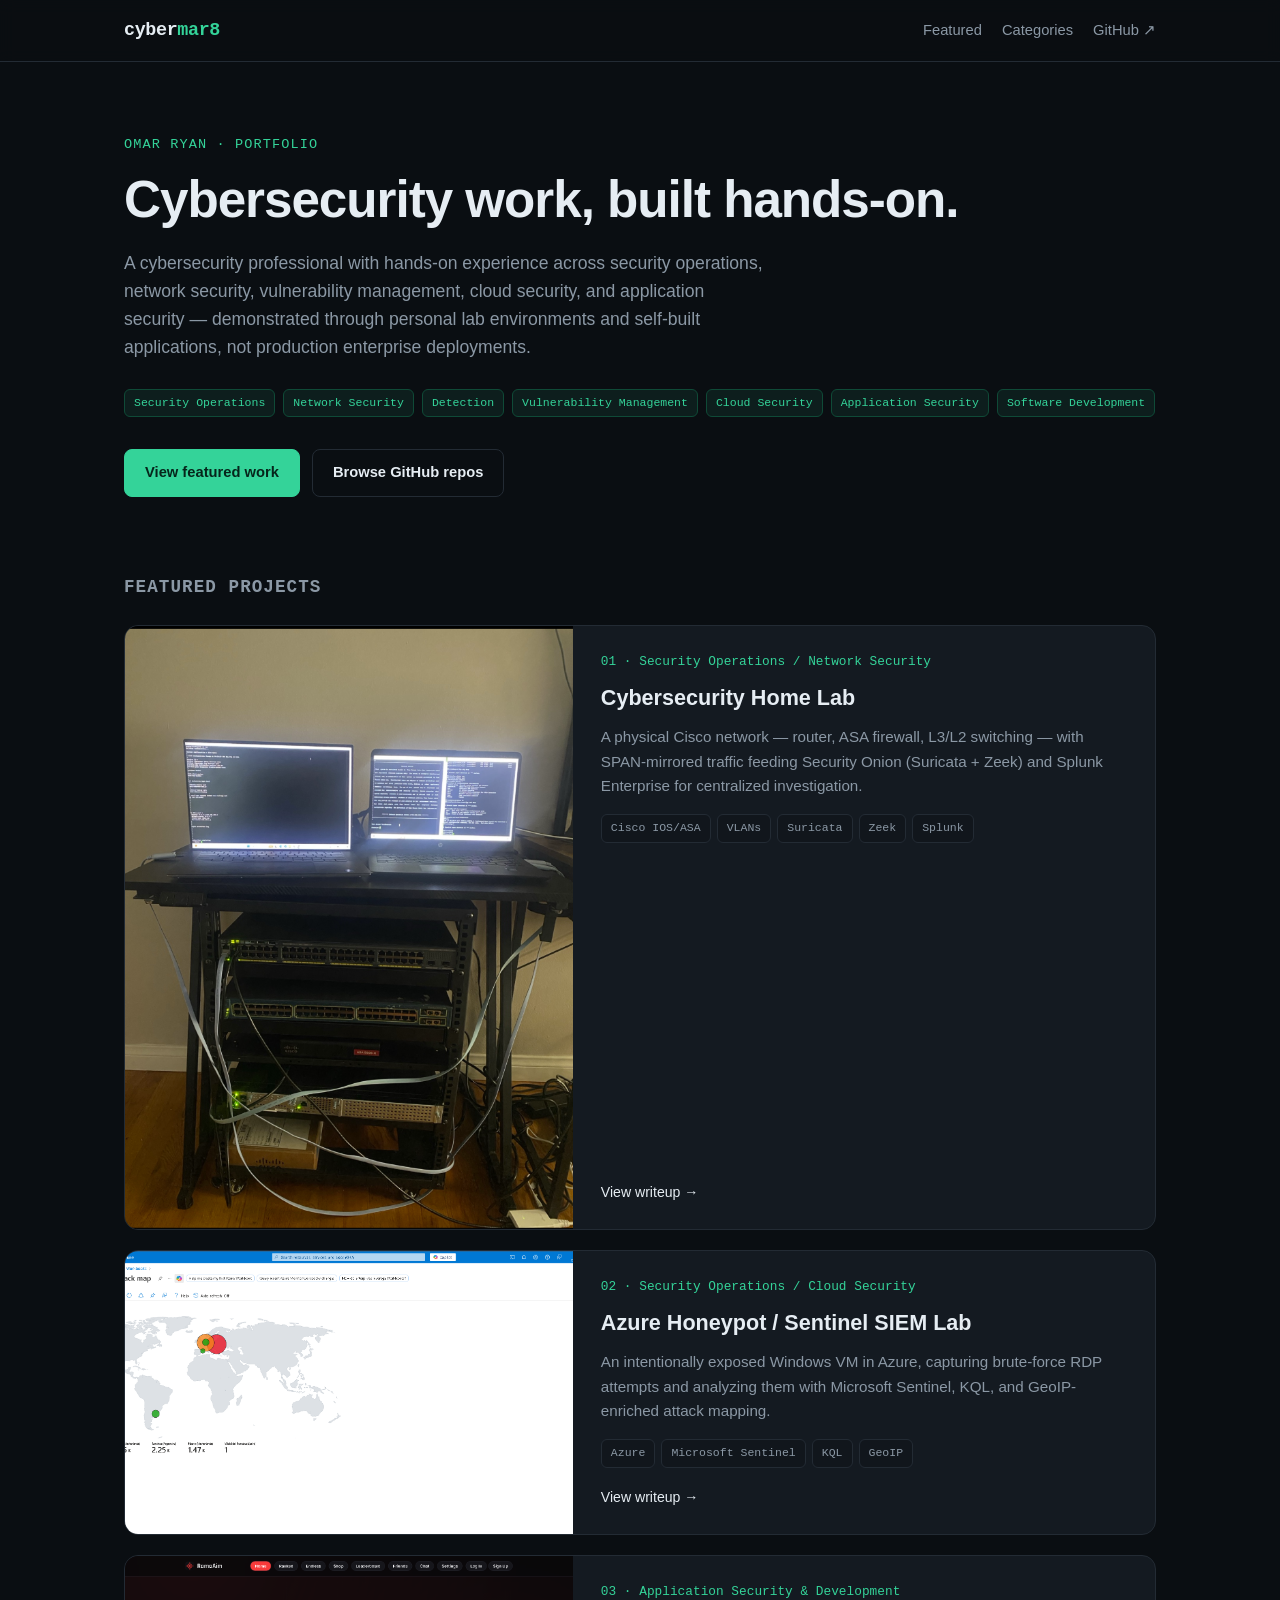
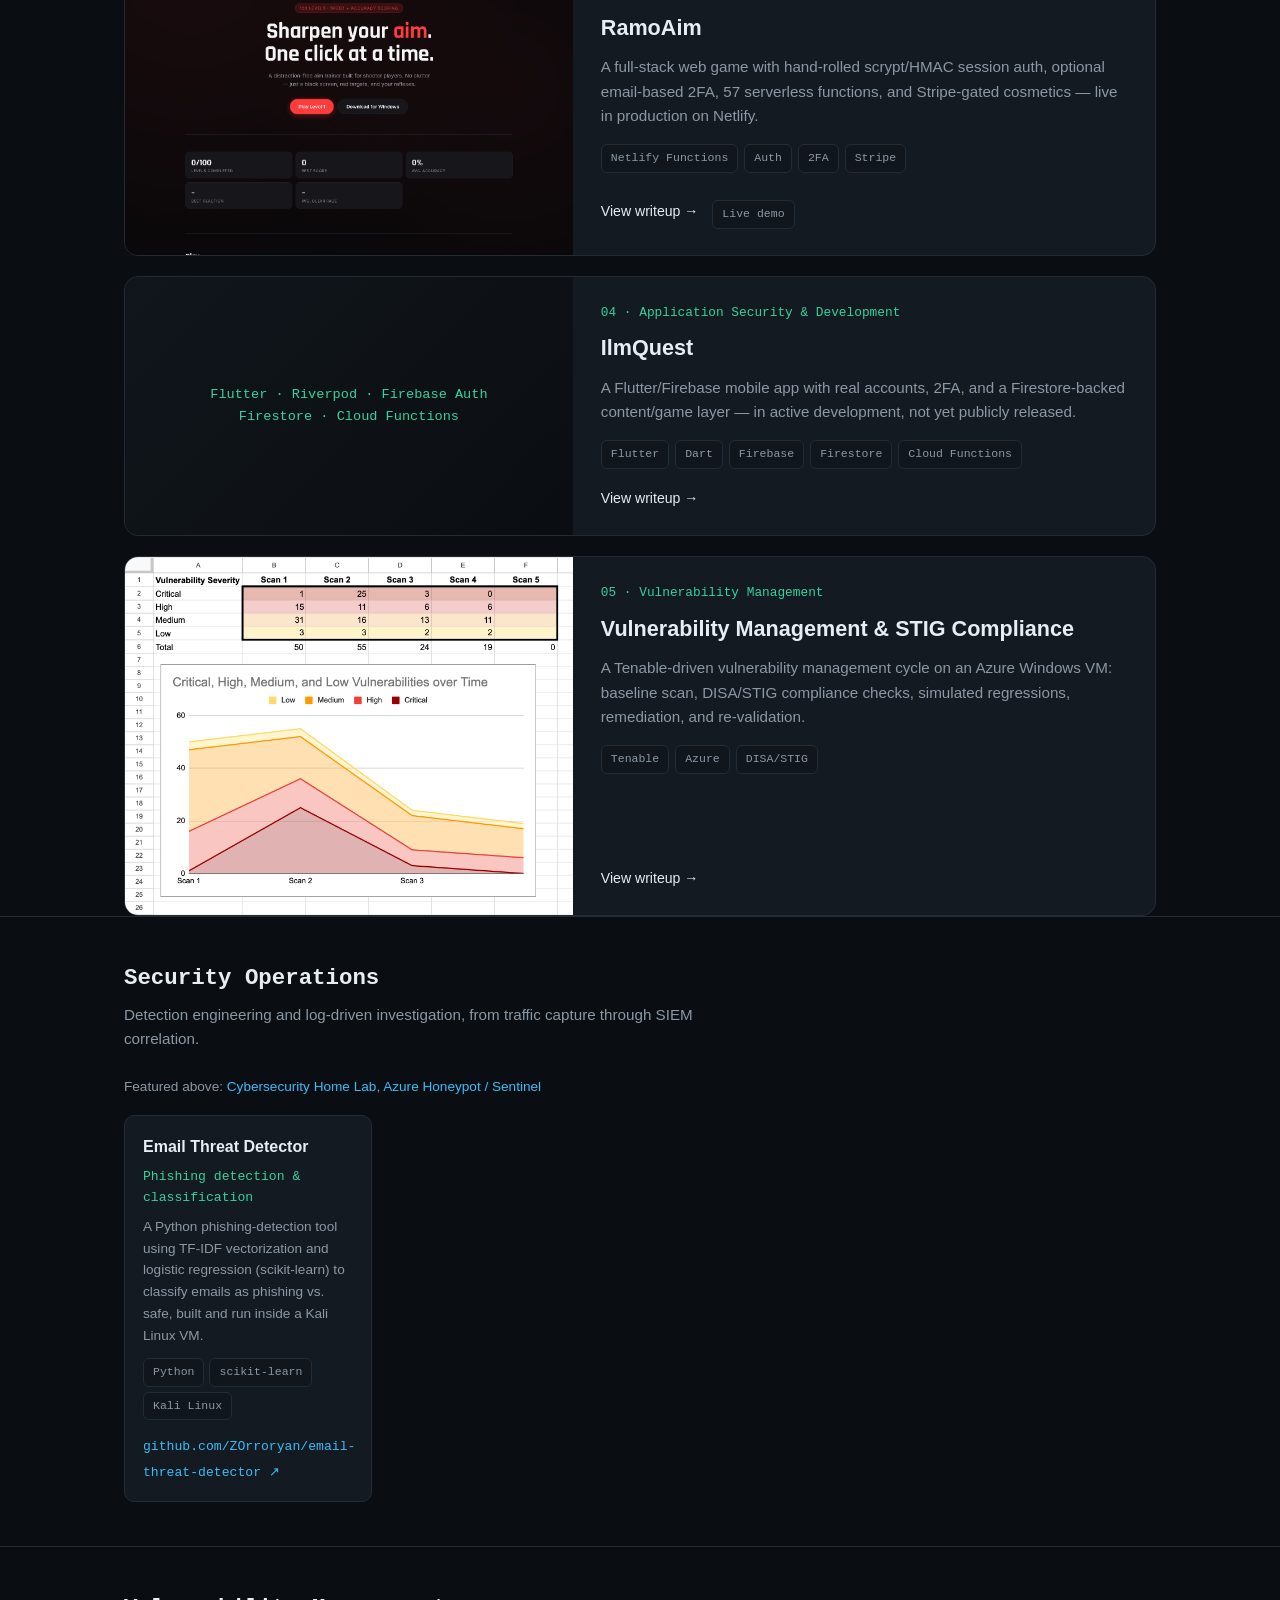
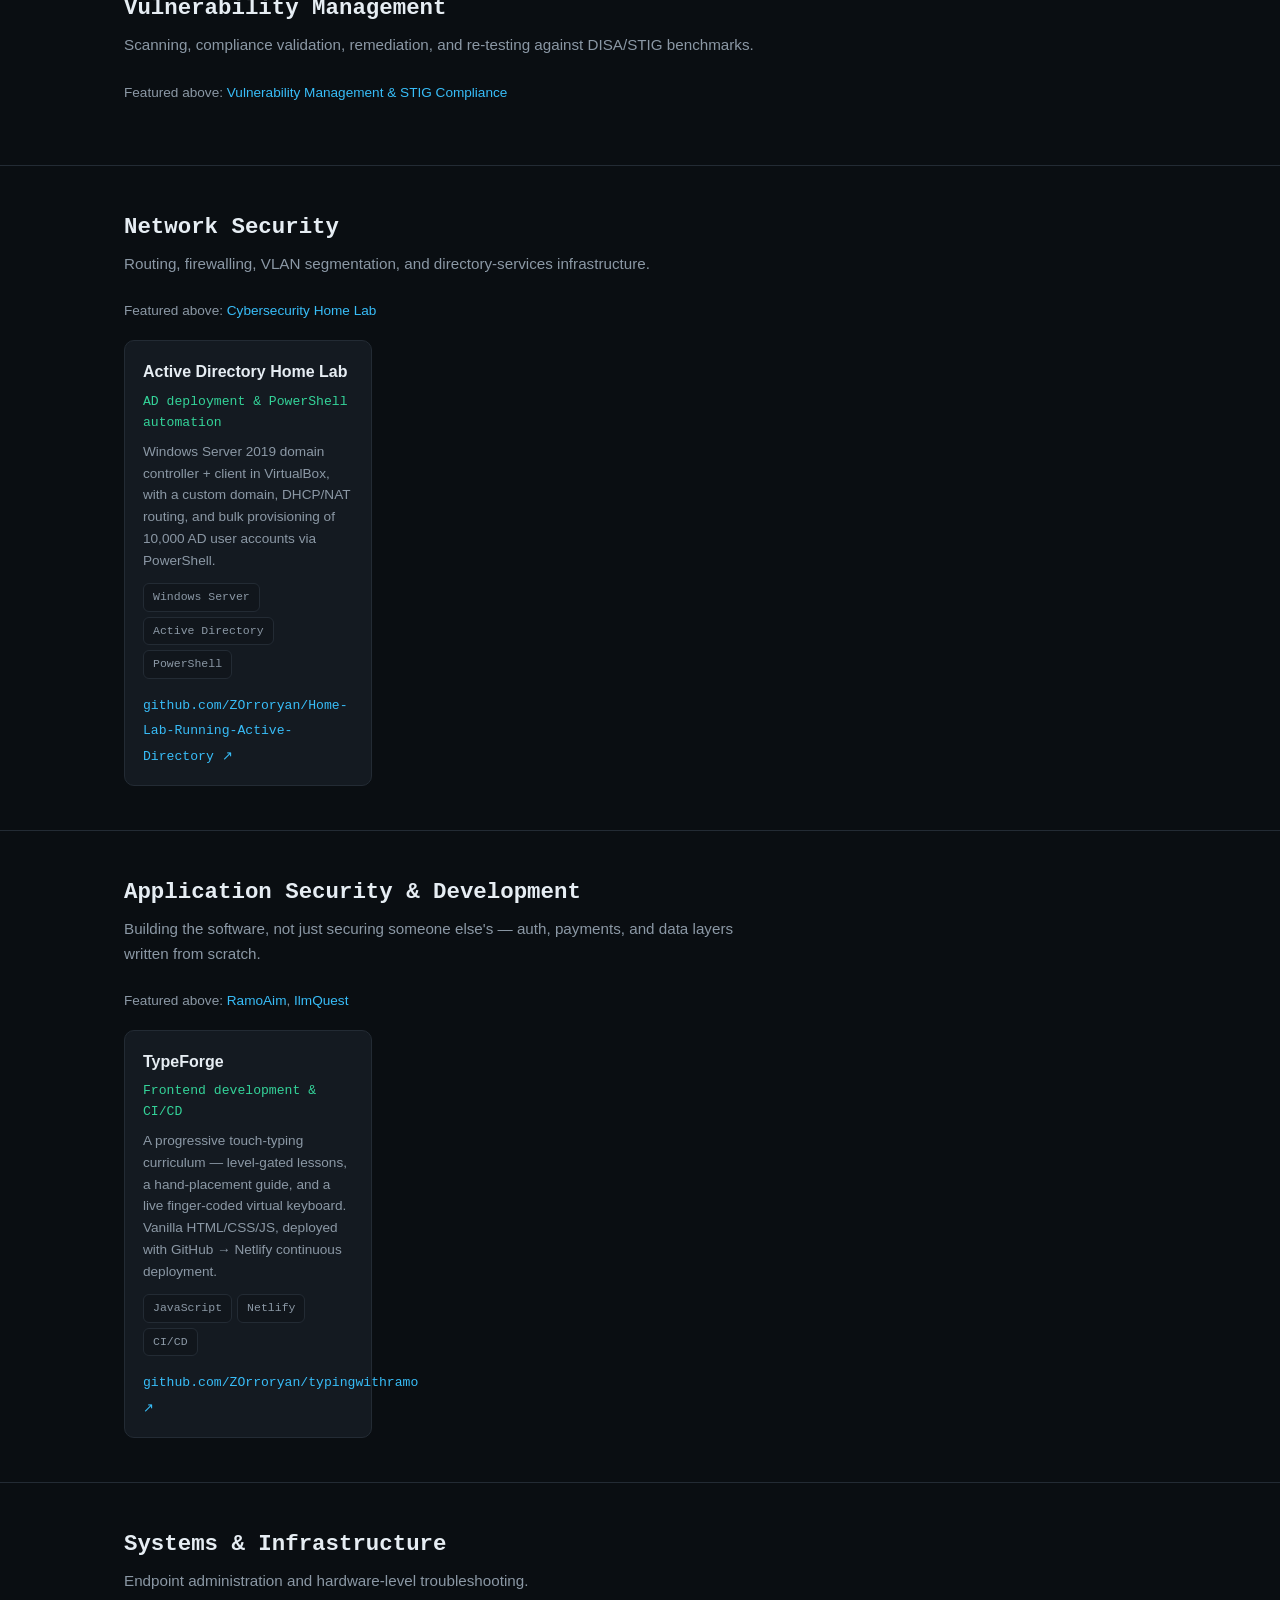
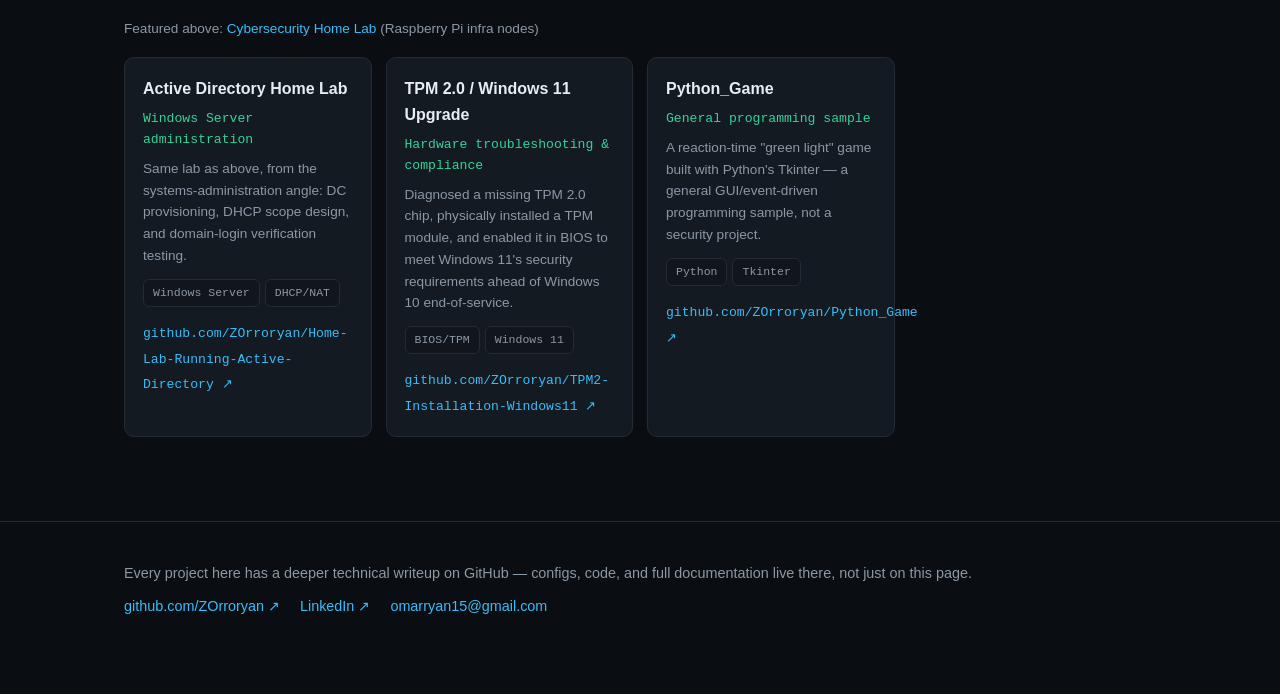
==== index.html @ 54df9eb1 "Initial commit: cybermar8.com portfolio site Curated front-end to the GitHub portfolio: 5 featured p" ====
<!DOCTYPE html>
<html lang="en">
<head>
<meta charset="UTF-8" />
<meta name="viewport" content="width=device-width, initial-scale=1.0" />
<title>Omar Ryan — Cybersecurity Portfolio</title>
<meta name="description" content="Cybersecurity portfolio: security operations, network security, vulnerability management, cloud security, and application security work by Omar Ryan." />
<link rel="stylesheet" href="styles.css" />
</head>
<body>

<header class="site">
  <div class="wrap">
    <div class="brand">cyber<span>mar8</span></div>
    <nav class="site-nav">
      <a href="#featured">Featured</a>
      <a href="#security-operations">Categories</a>
      <a href="https://github.com/ZOrroryan" target="_blank" rel="noopener">GitHub ↗</a>
    </nav>
  </div>
</header>

<section class="hero">
  <div class="wrap">
    <div class="kicker">Omar Ryan · Portfolio</div>
    <h1>Cybersecurity work, built hands-on.</h1>
    <p class="lede">
      A cybersecurity professional with hands-on experience across security operations,
      network security, vulnerability management, cloud security, and application security —
      demonstrated through personal lab environments and self-built applications, not
      production enterprise deployments.
    </p>
    <div class="disciplines">
      <span class="tag accent">Security Operations</span>
      <span class="tag accent">Network Security</span>
      <span class="tag accent">Detection</span>
      <span class="tag accent">Vulnerability Management</span>
      <span class="tag accent">Cloud Security</span>
      <span class="tag accent">Application Security</span>
      <span class="tag accent">Software Development</span>
    </div>
    <div class="cta">
      <a class="btn primary" href="#featured">View featured work</a>
      <a class="btn ghost" href="https://github.com/ZOrroryan" target="_blank" rel="noopener">Browse GitHub repos</a>
    </div>
  </div>
</section>

<section id="featured" style="padding: 20px 0 0;">
  <div class="wrap">
    <h2 class="section-title">Featured projects</h2>
    <div class="featured-grid">

      <a class="featured-card" href="projects/home-lab.html" style="color: inherit;">
        <div class="thumb"><img src="images/home-lab/rack-build.png" alt="Physical Cisco rack: router, ASA firewall, and switches" /></div>
        <div class="body">
          <div class="num">01 · Security Operations / Network Security</div>
          <h3>Cybersecurity Home Lab</h3>
          <p>A physical Cisco network — router, ASA firewall, L3/L2 switching — with SPAN-mirrored traffic feeding Security Onion (Suricata + Zeek) and Splunk Enterprise for centralized investigation.</p>
          <div class="tags">
            <span class="tag">Cisco IOS/ASA</span><span class="tag">VLANs</span><span class="tag">Suricata</span><span class="tag">Zeek</span><span class="tag">Splunk</span>
          </div>
          <div class="links"><span>View writeup →</span></div>
        </div>
      </a>

      <a class="featured-card" href="projects/azure-honeypot.html" style="color: inherit;">
        <div class="thumb"><img src="images/azure-honeypot/attack-map.png" alt="Microsoft Sentinel workbook mapping honeypot attack origins" /></div>
        <div class="body">
          <div class="num">02 · Security Operations / Cloud Security</div>
          <h3>Azure Honeypot / Sentinel SIEM Lab</h3>
          <p>An intentionally exposed Windows VM in Azure, capturing brute-force RDP attempts and analyzing them with Microsoft Sentinel, KQL, and GeoIP-enriched attack mapping.</p>
          <div class="tags">
            <span class="tag">Azure</span><span class="tag">Microsoft Sentinel</span><span class="tag">KQL</span><span class="tag">GeoIP</span>
          </div>
          <div class="links"><span>View writeup →</span></div>
        </div>
      </a>

      <a class="featured-card" href="projects/ramoaim.html" style="color: inherit;">
        <div class="thumb"><img src="images/ramoaim/landing.png" alt="RamoAim landing page" /></div>
        <div class="body">
          <div class="num">03 · Application Security &amp; Development</div>
          <h3>RamoAim</h3>
          <p>A full-stack web game with hand-rolled scrypt/HMAC session auth, optional email-based 2FA, 57 serverless functions, and Stripe-gated cosmetics — live in production on Netlify.</p>
          <div class="tags">
            <span class="tag">Netlify Functions</span><span class="tag">Auth</span><span class="tag">2FA</span><span class="tag">Stripe</span>
          </div>
          <div class="links"><span>View writeup →</span> <span class="tag">Live demo</span></div>
        </div>
      </a>

      <a class="featured-card" href="projects/ilmquest.html" style="color: inherit;">
        <div class="thumb" style="display:flex;align-items:center;justify-content:center;background:linear-gradient(135deg, #11161c, #0a0e12);">
          <div style="font-family: var(--mono); color: var(--accent); font-size: 0.85rem; text-align:center; padding: 20px;">
            Flutter · Riverpod · Firebase Auth<br/>Firestore · Cloud Functions
          </div>
        </div>
        <div class="body">
          <div class="num">04 · Application Security &amp; Development</div>
          <h3>IlmQuest</h3>
          <p>A Flutter/Firebase mobile app with real accounts, 2FA, and a Firestore-backed content/game layer — in active development, not yet publicly released.</p>
          <div class="tags">
            <span class="tag">Flutter</span><span class="tag">Dart</span><span class="tag">Firebase</span><span class="tag">Firestore</span><span class="tag">Cloud Functions</span>
          </div>
          <div class="links"><span>View writeup →</span></div>
        </div>
      </a>

      <a class="featured-card" href="projects/vuln-management.html" style="color: inherit;">
        <div class="thumb"><img src="images/vuln-mgmt/scan-trend.png" alt="Vulnerability count trend across four Tenable scans" /></div>
        <div class="body">
          <div class="num">05 · Vulnerability Management</div>
          <h3>Vulnerability Management &amp; STIG Compliance</h3>
          <p>A Tenable-driven vulnerability management cycle on an Azure Windows VM: baseline scan, DISA/STIG compliance checks, simulated regressions, remediation, and re-validation.</p>
          <div class="tags">
            <span class="tag">Tenable</span><span class="tag">Azure</span><span class="tag">DISA/STIG</span>
          </div>
          <div class="links"><span>View writeup →</span></div>
        </div>
      </a>

    </div>
  </div>
</section>

<section class="category" id="security-operations">
  <div class="wrap">
    <h2>Security Operations</h2>
    <p class="category-desc">Detection engineering and log-driven investigation, from traffic capture through SIEM correlation.</p>
    <p class="featured-ref">Featured above: <a href="projects/home-lab.html">Cybersecurity Home Lab</a>, <a href="projects/azure-honeypot.html">Azure Honeypot / Sentinel</a></p>
    <div class="project-grid">
      <div class="project-card">
        <h4>Email Threat Detector</h4>
        <div class="skill">Phishing detection &amp; classification</div>
        <p>A Python phishing-detection tool using TF-IDF vectorization and logistic regression (scikit-learn) to classify emails as phishing vs. safe, built and run inside a Kali Linux VM.</p>
        <div class="tags"><span class="tag">Python</span><span class="tag">scikit-learn</span><span class="tag">Kali Linux</span></div>
        <a class="repo-link" href="https://github.com/ZOrroryan/email-threat-detector" target="_blank" rel="noopener">github.com/ZOrroryan/email-threat-detector ↗</a>
      </div>
    </div>
  </div>
</section>

<section class="category" id="vulnerability-management">
  <div class="wrap">
    <h2>Vulnerability Management</h2>
    <p class="category-desc">Scanning, compliance validation, remediation, and re-testing against DISA/STIG benchmarks.</p>
    <p class="featured-ref">Featured above: <a href="projects/vuln-management.html">Vulnerability Management &amp; STIG Compliance</a></p>
  </div>
</section>

<section class="category" id="network-security">
  <div class="wrap">
    <h2>Network Security</h2>
    <p class="category-desc">Routing, firewalling, VLAN segmentation, and directory-services infrastructure.</p>
    <p class="featured-ref">Featured above: <a href="projects/home-lab.html">Cybersecurity Home Lab</a></p>
    <div class="project-grid">
      <div class="project-card">
        <h4>Active Directory Home Lab</h4>
        <div class="skill">AD deployment &amp; PowerShell automation</div>
        <p>Windows Server 2019 domain controller + client in VirtualBox, with a custom domain, DHCP/NAT routing, and bulk provisioning of 10,000 AD user accounts via PowerShell.</p>
        <div class="tags"><span class="tag">Windows Server</span><span class="tag">Active Directory</span><span class="tag">PowerShell</span></div>
        <a class="repo-link" href="https://github.com/ZOrroryan/Home-Lab-Running-Active-Directory" target="_blank" rel="noopener">github.com/ZOrroryan/Home-Lab-Running-Active-Directory ↗</a>
      </div>
    </div>
  </div>
</section>

<section class="category" id="application-security">
  <div class="wrap">
    <h2>Application Security &amp; Development</h2>
    <p class="category-desc">Building the software, not just securing someone else's — auth, payments, and data layers written from scratch.</p>
    <p class="featured-ref">Featured above: <a href="projects/ramoaim.html">RamoAim</a>, <a href="projects/ilmquest.html">IlmQuest</a></p>
    <div class="project-grid">
      <div class="project-card">
        <h4>TypeForge</h4>
        <div class="skill">Frontend development &amp; CI/CD</div>
        <p>A progressive touch-typing curriculum — level-gated lessons, a hand-placement guide, and a live finger-coded virtual keyboard. Vanilla HTML/CSS/JS, deployed with GitHub → Netlify continuous deployment.</p>
        <div class="tags"><span class="tag">JavaScript</span><span class="tag">Netlify</span><span class="tag">CI/CD</span></div>
        <a class="repo-link" href="https://github.com/ZOrroryan/typingwithramo" target="_blank" rel="noopener">github.com/ZOrroryan/typingwithramo ↗</a>
      </div>
    </div>
  </div>
</section>

<section class="category" id="systems-infrastructure">
  <div class="wrap">
    <h2>Systems &amp; Infrastructure</h2>
    <p class="category-desc">Endpoint administration and hardware-level troubleshooting.</p>
    <p class="featured-ref">Featured above: <a href="projects/home-lab.html">Cybersecurity Home Lab</a> (Raspberry Pi infra nodes)</p>
    <div class="project-grid">
      <div class="project-card">
        <h4>Active Directory Home Lab</h4>
        <div class="skill">Windows Server administration</div>
        <p>Same lab as above, from the systems-administration angle: DC provisioning, DHCP scope design, and domain-login verification testing.</p>
        <div class="tags"><span class="tag">Windows Server</span><span class="tag">DHCP/NAT</span></div>
        <a class="repo-link" href="https://github.com/ZOrroryan/Home-Lab-Running-Active-Directory" target="_blank" rel="noopener">github.com/ZOrroryan/Home-Lab-Running-Active-Directory ↗</a>
      </div>
      <div class="project-card">
        <h4>TPM 2.0 / Windows 11 Upgrade</h4>
        <div class="skill">Hardware troubleshooting &amp; compliance</div>
        <p>Diagnosed a missing TPM 2.0 chip, physically installed a TPM module, and enabled it in BIOS to meet Windows 11's security requirements ahead of Windows 10 end-of-service.</p>
        <div class="tags"><span class="tag">BIOS/TPM</span><span class="tag">Windows 11</span></div>
        <a class="repo-link" href="https://github.com/ZOrroryan/TPM2-Installation-Windows11" target="_blank" rel="noopener">github.com/ZOrroryan/TPM2-Installation-Windows11 ↗</a>
      </div>
      <div class="project-card">
        <h4>Python_Game</h4>
        <div class="skill">General programming sample</div>
        <p>A reaction-time "green light" game built with Python's Tkinter — a general GUI/event-driven programming sample, not a security project.</p>
        <div class="tags"><span class="tag">Python</span><span class="tag">Tkinter</span></div>
        <a class="repo-link" href="https://github.com/ZOrroryan/Python_Game" target="_blank" rel="noopener">github.com/ZOrroryan/Python_Game ↗</a>
      </div>
    </div>
  </div>
</section>

<footer class="site">
  <div class="wrap">
    <div>Every project here has a deeper technical writeup on GitHub — configs, code, and full documentation live there, not just on this page.</div>
    <div class="links">
      <a href="https://github.com/ZOrroryan" target="_blank" rel="noopener">github.com/ZOrroryan ↗</a>
      <a href="https://www.linkedin.com/in/omar-ryan-64547a224/" target="_blank" rel="noopener">LinkedIn ↗</a>
      <a href="mailto:omarryan15@gmail.com">omarryan15@gmail.com</a>
    </div>
  </div>
</footer>

</body>
</html>
---- styles.css ----
:root {
  --bg: #0a0e12;
  --bg-raised: #11161c;
  --bg-card: #141a21;
  --border: #232b34;
  --text: #e6edf3;
  --text-dim: #8b98a5;
  --accent: #34d399;
  --accent-dim: #0f4a37;
  --accent-2: #38bdf8;
  --warn: #f0b429;
  --mono: ui-monospace, "Cascadia Code", "Fira Code", "SFMono-Regular", Menlo, Consolas, monospace;
  --sans: -apple-system, BlinkMacSystemFont, "Segoe UI", Roboto, Helvetica, Arial, sans-serif;
}

* { box-sizing: border-box; }

html { scroll-behavior: smooth; }

body {
  margin: 0;
  background: var(--bg);
  color: var(--text);
  font-family: var(--sans);
  line-height: 1.6;
}

a { color: var(--accent-2); text-decoration: none; }
a:hover { text-decoration: underline; }

img { max-width: 100%; display: block; border-radius: 10px; }

.wrap {
  max-width: 1080px;
  margin: 0 auto;
  padding: 0 24px;
}

/* ---- Header / nav ---- */
header.site {
  border-bottom: 1px solid var(--border);
  position: sticky;
  top: 0;
  background: rgba(10, 14, 18, 0.9);
  backdrop-filter: blur(8px);
  z-index: 10;
}

header.site .wrap {
  display: flex;
  align-items: center;
  justify-content: space-between;
  padding-top: 16px;
  padding-bottom: 16px;
}

.brand {
  font-family: var(--mono);
  font-weight: 700;
  font-size: 1.15rem;
  color: var(--text);
  letter-spacing: -0.02em;
}
.brand span { color: var(--accent); }

nav.site-nav { display: flex; gap: 20px; font-size: 0.92rem; }
nav.site-nav a { color: var(--text-dim); }
nav.site-nav a:hover { color: var(--text); text-decoration: none; }

/* ---- Hero ---- */
.hero { padding: 72px 0 56px; }
.hero .kicker {
  font-family: var(--mono);
  color: var(--accent);
  font-size: 0.85rem;
  letter-spacing: 0.08em;
  text-transform: uppercase;
  margin-bottom: 16px;
}
.hero h1 {
  font-size: clamp(2rem, 5vw, 3.2rem);
  line-height: 1.1;
  margin: 0 0 20px;
  letter-spacing: -0.02em;
}
.hero p.lede {
  color: var(--text-dim);
  font-size: 1.1rem;
  max-width: 640px;
  margin: 0 0 28px;
}
.hero .disciplines {
  display: flex;
  flex-wrap: wrap;
  gap: 8px;
  margin-bottom: 32px;
}
.hero .cta { display: flex; gap: 12px; flex-wrap: wrap; }

.btn {
  display: inline-flex;
  align-items: center;
  gap: 8px;
  padding: 11px 20px;
  border-radius: 8px;
  font-size: 0.92rem;
  font-weight: 600;
  border: 1px solid var(--border);
}
.btn:hover { text-decoration: none; }
.btn.primary { background: var(--accent); color: #06251b; border-color: var(--accent); }
.btn.primary:hover { background: #2bc38d; }
.btn.ghost { background: transparent; color: var(--text); }
.btn.ghost:hover { border-color: var(--text-dim); }

/* ---- Tags ---- */
.tag {
  font-family: var(--mono);
  font-size: 0.72rem;
  padding: 4px 9px;
  border-radius: 6px;
  background: var(--bg-raised);
  border: 1px solid var(--border);
  color: var(--text-dim);
  white-space: nowrap;
}
.tag.accent { color: var(--accent); border-color: var(--accent-dim); background: rgba(52, 211, 153, 0.08); }

/* ---- Section headers ---- */
section.category { padding: 44px 0; border-top: 1px solid var(--border); }
section.category h2 {
  font-family: var(--mono);
  font-size: 1.4rem;
  margin: 0 0 6px;
}
section.category .category-desc {
  color: var(--text-dim);
  font-size: 0.95rem;
  margin: 0 0 24px;
  max-width: 640px;
}
.featured-ref {
  font-size: 0.85rem;
  color: var(--text-dim);
  margin-bottom: 18px;
}

/* ---- Featured cards (homepage) ---- */
h2.section-title {
  font-family: var(--mono);
  font-size: 1.1rem;
  color: var(--text-dim);
  letter-spacing: 0.06em;
  text-transform: uppercase;
  margin: 0 0 24px;
}

.featured-grid { display: grid; gap: 20px; }

.featured-card {
  display: grid;
  grid-template-columns: 1fr 1.3fr;
  gap: 0;
  background: var(--bg-card);
  border: 1px solid var(--border);
  border-radius: 14px;
  overflow: hidden;
  transition: border-color 0.15s;
}
.featured-card:hover { border-color: var(--accent-dim); }
.featured-card .thumb {
  background: var(--bg-raised);
  min-height: 220px;
  overflow: hidden;
}
.featured-card .thumb img { width: 100%; height: 100%; object-fit: cover; border-radius: 0; display: block; }
.featured-card .body { padding: 26px 28px; display: flex; flex-direction: column; }
.featured-card .num {
  font-family: var(--mono);
  color: var(--accent);
  font-size: 0.8rem;
  margin-bottom: 8px;
}
.featured-card h3 { margin: 0 0 10px; font-size: 1.35rem; }
.featured-card p { color: var(--text-dim); margin: 0 0 16px; font-size: 0.95rem; }
.featured-card .tags { display: flex; flex-wrap: wrap; gap: 6px; margin-bottom: 18px; }
.featured-card .links { display: flex; gap: 14px; margin-top: auto; font-size: 0.88rem; }

@media (max-width: 720px) {
  .featured-card { grid-template-columns: 1fr; }
  .featured-card .thumb { min-height: 160px; }
}

/* ---- Small project cards ---- */
.project-grid {
  display: grid;
  grid-template-columns: repeat(auto-fill, minmax(240px, 1fr));
  gap: 14px;
}
.project-card {
  background: var(--bg-card);
  border: 1px solid var(--border);
  border-radius: 10px;
  padding: 18px;
}
.project-card h4 { margin: 0 0 6px; font-size: 1rem; }
.project-card .skill { font-size: 0.82rem; color: var(--accent); font-family: var(--mono); margin-bottom: 8px; }
.project-card p { font-size: 0.85rem; color: var(--text-dim); margin: 0 0 12px; }
.project-card .tags { display: flex; flex-wrap: wrap; gap: 5px; margin-bottom: 12px; }
.project-card a.repo-link { font-size: 0.82rem; font-family: var(--mono); }

/* ---- Detail pages ---- */
.detail-hero { padding: 48px 0 32px; border-bottom: 1px solid var(--border); }
.detail-hero .back { font-size: 0.85rem; color: var(--text-dim); margin-bottom: 18px; display: inline-block; }
.detail-hero h1 { font-size: clamp(1.8rem, 4vw, 2.6rem); margin: 0 0 14px; }
.detail-hero .summary { color: var(--text-dim); font-size: 1.05rem; max-width: 720px; margin: 0 0 20px; }
.detail-hero .tags { display: flex; flex-wrap: wrap; gap: 6px; margin-bottom: 22px; }
.detail-hero .meta-links { display: flex; gap: 16px; font-size: 0.9rem; flex-wrap: wrap; }

.detail-body { padding: 44px 0; }
.detail-body section { margin-bottom: 44px; }
.detail-body h2 {
  font-family: var(--mono);
  font-size: 1.15rem;
  color: var(--accent);
  margin: 0 0 14px;
}
.detail-body p { color: var(--text-dim); max-width: 720px; }
.detail-body p strong { color: var(--text); }

.flow {
  font-family: var(--mono);
  font-size: 0.9rem;
  background: var(--bg-raised);
  border: 1px solid var(--border);
  border-radius: 10px;
  padding: 18px 20px;
  color: var(--accent-2);
  overflow-x: auto;
  white-space: pre;
  max-width: 100%;
}

.shot-grid { display: grid; grid-template-columns: repeat(auto-fit, minmax(280px, 1fr)); gap: 16px; }
.shot { background: var(--bg-raised); border: 1px solid var(--border); border-radius: 10px; overflow: hidden; }
.shot img { border-radius: 0; }
.shot .cap { padding: 10px 14px; font-size: 0.82rem; color: var(--text-dim); }

.specs { display: grid; grid-template-columns: repeat(auto-fit, minmax(220px, 1fr)); gap: 10px; }
.specs .spec { background: var(--bg-raised); border: 1px solid var(--border); border-radius: 8px; padding: 12px 14px; }
.specs .spec .k { font-size: 0.78rem; color: var(--text-dim); font-family: var(--mono); }
.specs .spec .v { font-size: 0.92rem; margin-top: 2px; }

.note {
  border-left: 3px solid var(--warn);
  background: rgba(240, 180, 41, 0.07);
  padding: 12px 16px;
  border-radius: 0 8px 8px 0;
  font-size: 0.88rem;
  color: var(--text-dim);
  max-width: 720px;
}
.note strong { color: var(--warn); }

table.stat-table { border-collapse: collapse; width: 100%; max-width: 640px; font-size: 0.88rem; }
table.stat-table th, table.stat-table td { border: 1px solid var(--border); padding: 8px 12px; text-align: right; }
table.stat-table th:first-child, table.stat-table td:first-child { text-align: left; color: var(--text-dim); }
table.stat-table th { font-family: var(--mono); color: var(--text-dim); font-weight: 600; font-size: 0.78rem; }

/* ---- Architecture diagram (IlmQuest, no screenshots) ---- */
.arch-diagram {
  display: flex;
  flex-wrap: wrap;
  gap: 10px;
  align-items: center;
}
.arch-node {
  font-family: var(--mono);
  font-size: 0.82rem;
  background: var(--bg-raised);
  border: 1px solid var(--border);
  border-radius: 8px;
  padding: 10px 14px;
  color: var(--text);
}
.arch-node.accent { border-color: var(--accent-dim); color: var(--accent); }
.arch-arrow { color: var(--text-dim); font-family: var(--mono); }

/* ---- Footer ---- */
footer.site {
  border-top: 1px solid var(--border);
  padding: 40px 0;
  margin-top: 40px;
  color: var(--text-dim);
  font-size: 0.9rem;
}
footer.site .links { display: flex; gap: 20px; margin-top: 10px; flex-wrap: wrap; }
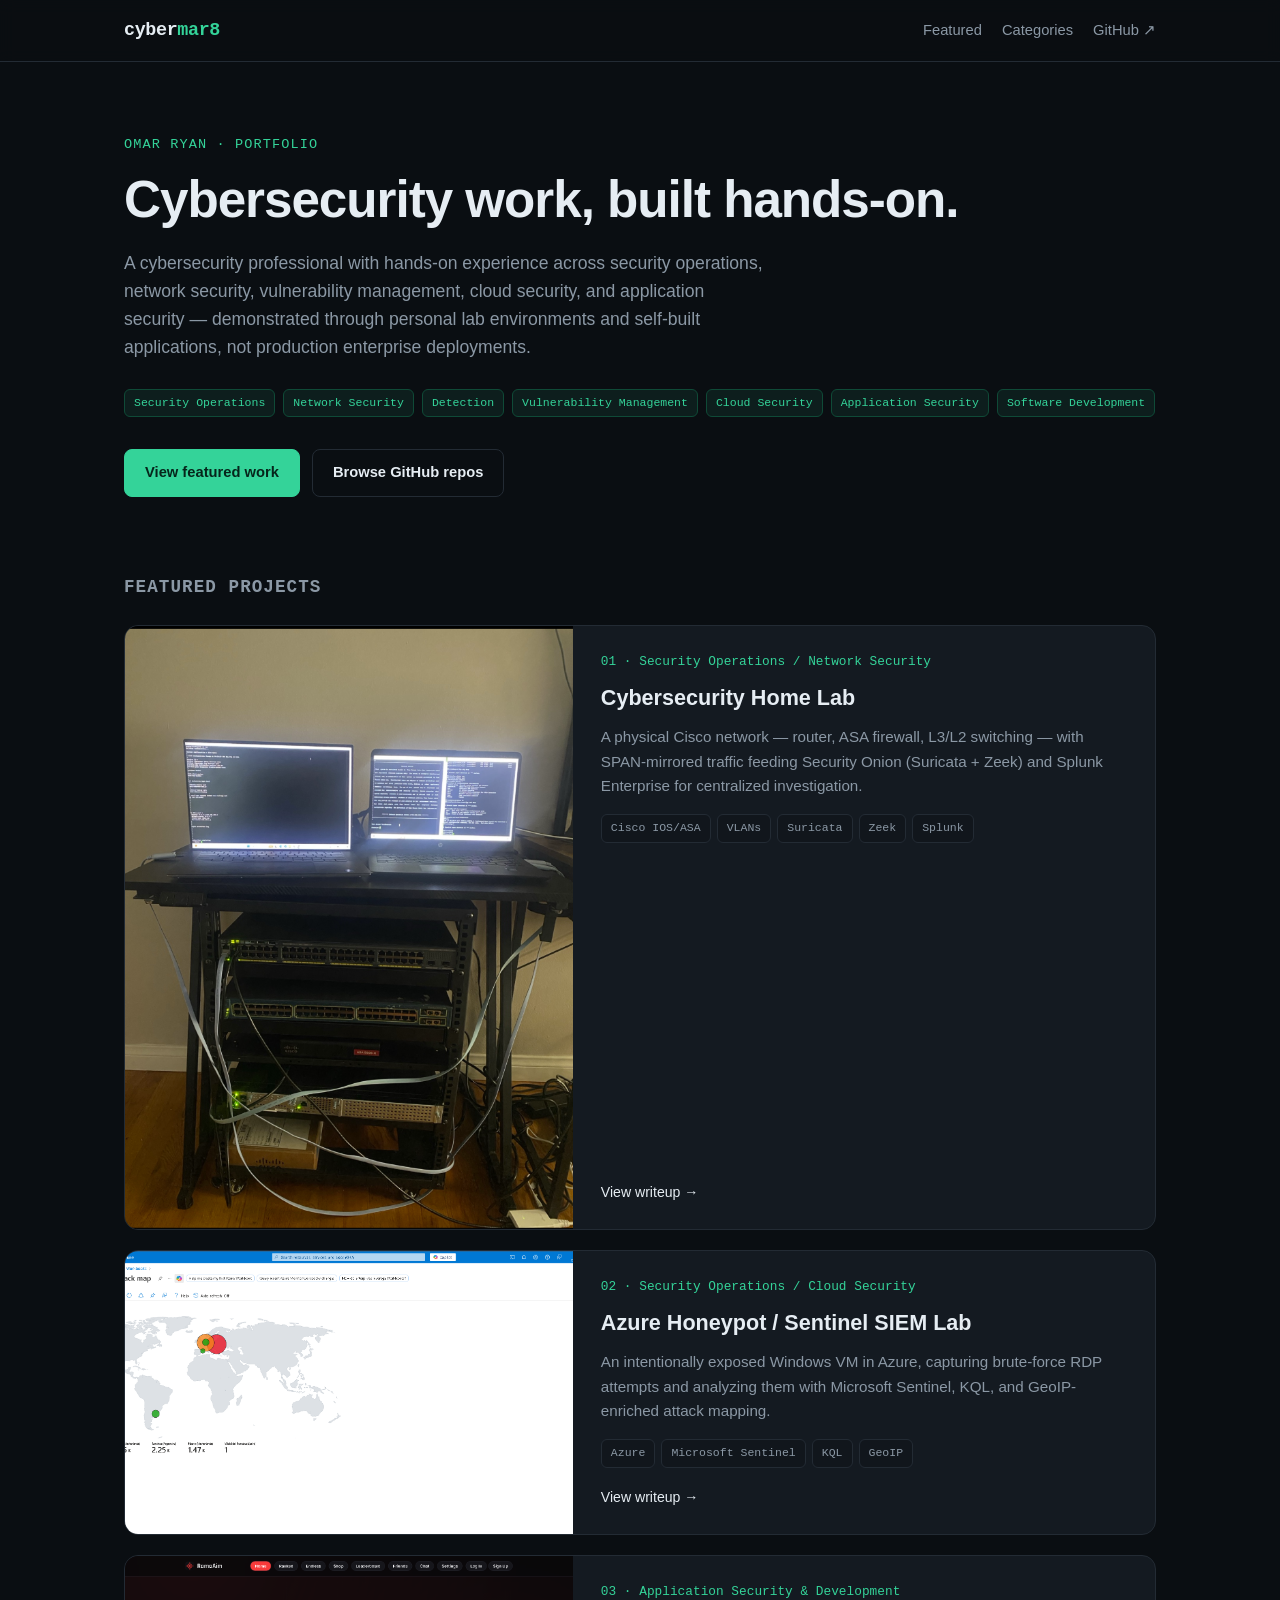
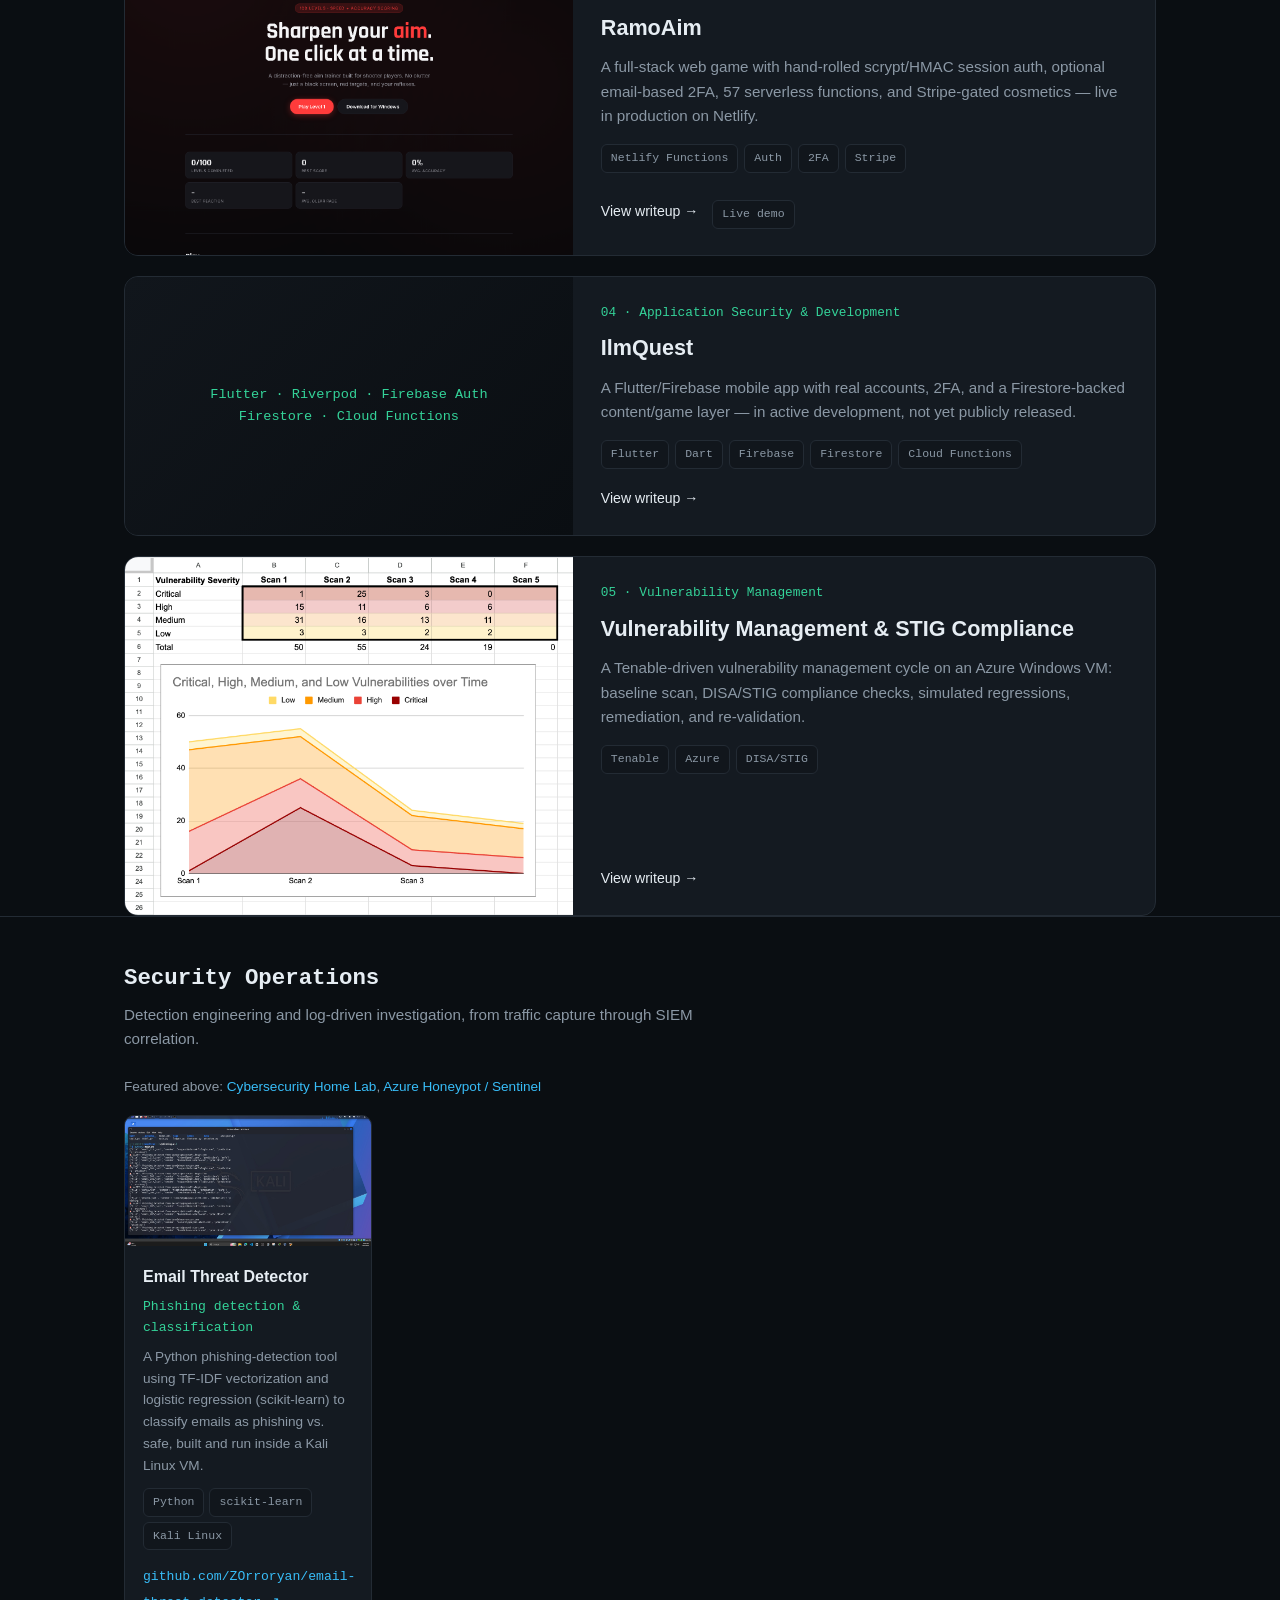
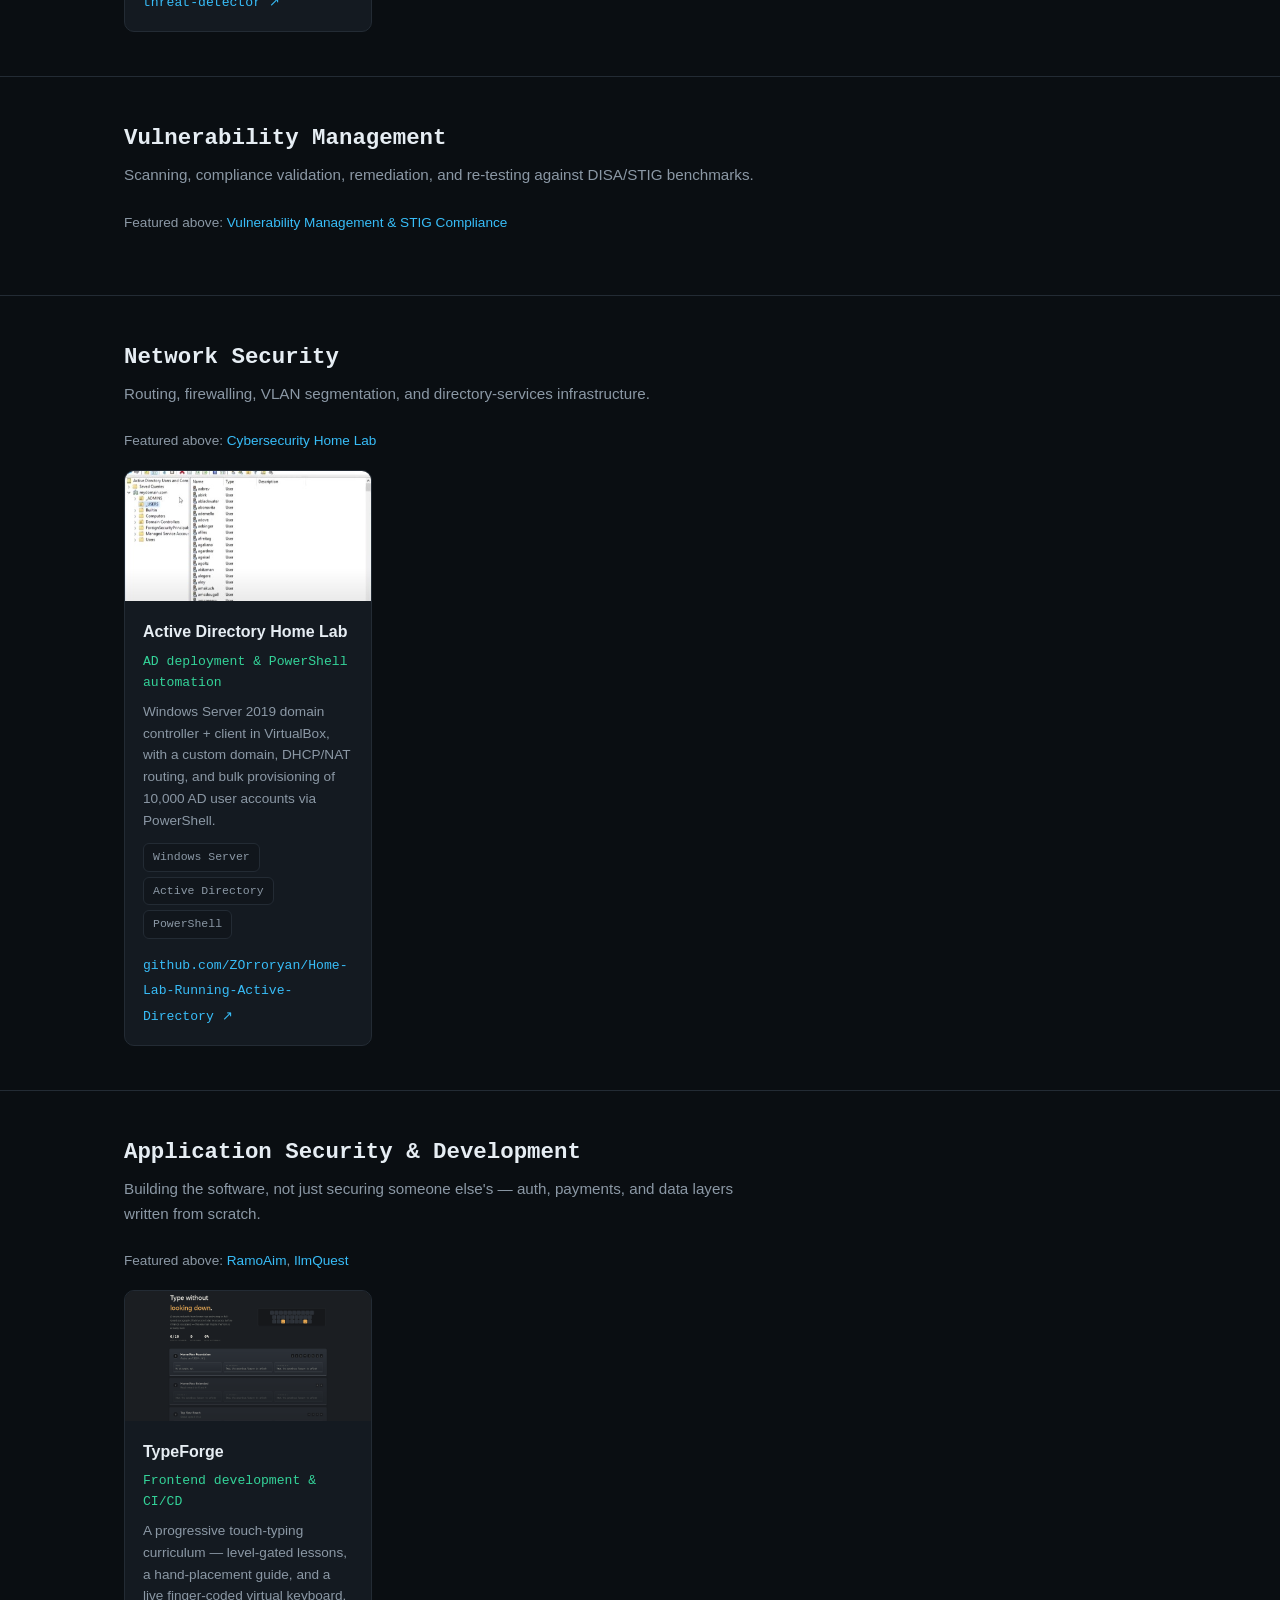
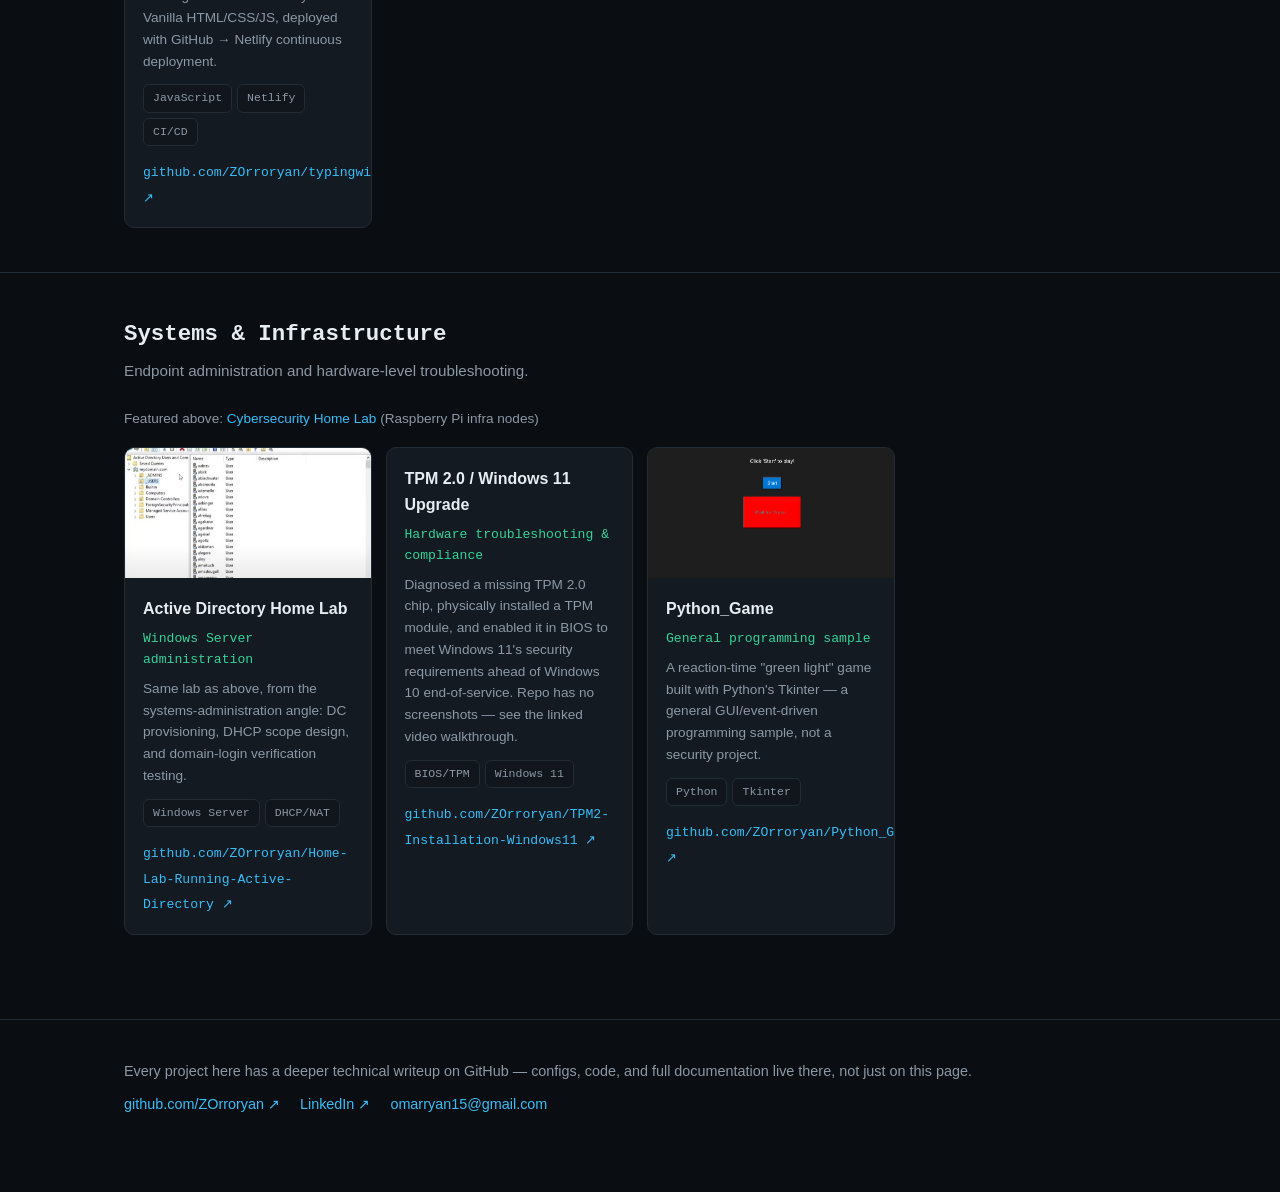
==== commit b1ae2102: "Add thumbnails to the smaller project cards Pulls one representative screenshot per repo where one e" ====
--- a/index.html
+++ b/index.html
@@ -131,11 +131,14 @@
     <p class="featured-ref">Featured above: <a href="projects/home-lab.html">Cybersecurity Home Lab</a>, <a href="projects/azure-honeypot.html">Azure Honeypot / Sentinel</a></p>
     <div class="project-grid">
       <div class="project-card">
-        <h4>Email Threat Detector</h4>
-        <div class="skill">Phishing detection &amp; classification</div>
-        <p>A Python phishing-detection tool using TF-IDF vectorization and logistic regression (scikit-learn) to classify emails as phishing vs. safe, built and run inside a Kali Linux VM.</p>
-        <div class="tags"><span class="tag">Python</span><span class="tag">scikit-learn</span><span class="tag">Kali Linux</span></div>
-        <a class="repo-link" href="https://github.com/ZOrroryan/email-threat-detector" target="_blank" rel="noopener">github.com/ZOrroryan/email-threat-detector ↗</a>
+        <div class="thumb"><img src="images/email-threat/detection-run.jpg" alt="Terminal output showing phishing detection alerts" /></div>
+        <div class="card-body">
+          <h4>Email Threat Detector</h4>
+          <div class="skill">Phishing detection &amp; classification</div>
+          <p>A Python phishing-detection tool using TF-IDF vectorization and logistic regression (scikit-learn) to classify emails as phishing vs. safe, built and run inside a Kali Linux VM.</p>
+          <div class="tags"><span class="tag">Python</span><span class="tag">scikit-learn</span><span class="tag">Kali Linux</span></div>
+          <a class="repo-link" href="https://github.com/ZOrroryan/email-threat-detector" target="_blank" rel="noopener">github.com/ZOrroryan/email-threat-detector ↗</a>
+        </div>
       </div>
     </div>
   </div>
@@ -156,11 +159,14 @@
     <p class="featured-ref">Featured above: <a href="projects/home-lab.html">Cybersecurity Home Lab</a></p>
     <div class="project-grid">
       <div class="project-card">
-        <h4>Active Directory Home Lab</h4>
-        <div class="skill">AD deployment &amp; PowerShell automation</div>
-        <p>Windows Server 2019 domain controller + client in VirtualBox, with a custom domain, DHCP/NAT routing, and bulk provisioning of 10,000 AD user accounts via PowerShell.</p>
-        <div class="tags"><span class="tag">Windows Server</span><span class="tag">Active Directory</span><span class="tag">PowerShell</span></div>
-        <a class="repo-link" href="https://github.com/ZOrroryan/Home-Lab-Running-Active-Directory" target="_blank" rel="noopener">github.com/ZOrroryan/Home-Lab-Running-Active-Directory ↗</a>
+        <div class="thumb"><img src="images/ad-lab/users-created.jpg" alt="Active Directory Users OU showing accounts created by script" /></div>
+        <div class="card-body">
+          <h4>Active Directory Home Lab</h4>
+          <div class="skill">AD deployment &amp; PowerShell automation</div>
+          <p>Windows Server 2019 domain controller + client in VirtualBox, with a custom domain, DHCP/NAT routing, and bulk provisioning of 10,000 AD user accounts via PowerShell.</p>
+          <div class="tags"><span class="tag">Windows Server</span><span class="tag">Active Directory</span><span class="tag">PowerShell</span></div>
+          <a class="repo-link" href="https://github.com/ZOrroryan/Home-Lab-Running-Active-Directory" target="_blank" rel="noopener">github.com/ZOrroryan/Home-Lab-Running-Active-Directory ↗</a>
+        </div>
       </div>
     </div>
   </div>
@@ -173,11 +179,14 @@
     <p class="featured-ref">Featured above: <a href="projects/ramoaim.html">RamoAim</a>, <a href="projects/ilmquest.html">IlmQuest</a></p>
     <div class="project-grid">
       <div class="project-card">
-        <h4>TypeForge</h4>
-        <div class="skill">Frontend development &amp; CI/CD</div>
-        <p>A progressive touch-typing curriculum — level-gated lessons, a hand-placement guide, and a live finger-coded virtual keyboard. Vanilla HTML/CSS/JS, deployed with GitHub → Netlify continuous deployment.</p>
-        <div class="tags"><span class="tag">JavaScript</span><span class="tag">Netlify</span><span class="tag">CI/CD</span></div>
-        <a class="repo-link" href="https://github.com/ZOrroryan/typingwithramo" target="_blank" rel="noopener">github.com/ZOrroryan/typingwithramo ↗</a>
+        <div class="thumb"><img src="images/typeforge/dashboard.png" alt="TypeForge level dashboard" /></div>
+        <div class="card-body">
+          <h4>TypeForge</h4>
+          <div class="skill">Frontend development &amp; CI/CD</div>
+          <p>A progressive touch-typing curriculum — level-gated lessons, a hand-placement guide, and a live finger-coded virtual keyboard. Vanilla HTML/CSS/JS, deployed with GitHub → Netlify continuous deployment.</p>
+          <div class="tags"><span class="tag">JavaScript</span><span class="tag">Netlify</span><span class="tag">CI/CD</span></div>
+          <a class="repo-link" href="https://github.com/ZOrroryan/typingwithramo" target="_blank" rel="noopener">github.com/ZOrroryan/typingwithramo ↗</a>
+        </div>
       </div>
     </div>
   </div>
@@ -190,25 +199,33 @@
     <p class="featured-ref">Featured above: <a href="projects/home-lab.html">Cybersecurity Home Lab</a> (Raspberry Pi infra nodes)</p>
     <div class="project-grid">
       <div class="project-card">
-        <h4>Active Directory Home Lab</h4>
-        <div class="skill">Windows Server administration</div>
-        <p>Same lab as above, from the systems-administration angle: DC provisioning, DHCP scope design, and domain-login verification testing.</p>
-        <div class="tags"><span class="tag">Windows Server</span><span class="tag">DHCP/NAT</span></div>
-        <a class="repo-link" href="https://github.com/ZOrroryan/Home-Lab-Running-Active-Directory" target="_blank" rel="noopener">github.com/ZOrroryan/Home-Lab-Running-Active-Directory ↗</a>
-      </div>
-      <div class="project-card">
-        <h4>TPM 2.0 / Windows 11 Upgrade</h4>
-        <div class="skill">Hardware troubleshooting &amp; compliance</div>
-        <p>Diagnosed a missing TPM 2.0 chip, physically installed a TPM module, and enabled it in BIOS to meet Windows 11's security requirements ahead of Windows 10 end-of-service.</p>
-        <div class="tags"><span class="tag">BIOS/TPM</span><span class="tag">Windows 11</span></div>
-        <a class="repo-link" href="https://github.com/ZOrroryan/TPM2-Installation-Windows11" target="_blank" rel="noopener">github.com/ZOrroryan/TPM2-Installation-Windows11 ↗</a>
-      </div>
-      <div class="project-card">
-        <h4>Python_Game</h4>
-        <div class="skill">General programming sample</div>
-        <p>A reaction-time "green light" game built with Python's Tkinter — a general GUI/event-driven programming sample, not a security project.</p>
-        <div class="tags"><span class="tag">Python</span><span class="tag">Tkinter</span></div>
-        <a class="repo-link" href="https://github.com/ZOrroryan/Python_Game" target="_blank" rel="noopener">github.com/ZOrroryan/Python_Game ↗</a>
+        <div class="thumb"><img src="images/ad-lab/users-created.jpg" alt="Active Directory Users OU showing accounts created by script" /></div>
+        <div class="card-body">
+          <h4>Active Directory Home Lab</h4>
+          <div class="skill">Windows Server administration</div>
+          <p>Same lab as above, from the systems-administration angle: DC provisioning, DHCP scope design, and domain-login verification testing.</p>
+          <div class="tags"><span class="tag">Windows Server</span><span class="tag">DHCP/NAT</span></div>
+          <a class="repo-link" href="https://github.com/ZOrroryan/Home-Lab-Running-Active-Directory" target="_blank" rel="noopener">github.com/ZOrroryan/Home-Lab-Running-Active-Directory ↗</a>
+        </div>
+      </div>
+      <div class="project-card">
+        <div class="card-body">
+          <h4>TPM 2.0 / Windows 11 Upgrade</h4>
+          <div class="skill">Hardware troubleshooting &amp; compliance</div>
+          <p>Diagnosed a missing TPM 2.0 chip, physically installed a TPM module, and enabled it in BIOS to meet Windows 11's security requirements ahead of Windows 10 end-of-service. Repo has no screenshots — see the linked video walkthrough.</p>
+          <div class="tags"><span class="tag">BIOS/TPM</span><span class="tag">Windows 11</span></div>
+          <a class="repo-link" href="https://github.com/ZOrroryan/TPM2-Installation-Windows11" target="_blank" rel="noopener">github.com/ZOrroryan/TPM2-Installation-Windows11 ↗</a>
+        </div>
+      </div>
+      <div class="project-card">
+        <div class="thumb"><img src="images/python-game/gameplay.png" alt="Python Green Light Game gameplay" /></div>
+        <div class="card-body">
+          <h4>Python_Game</h4>
+          <div class="skill">General programming sample</div>
+          <p>A reaction-time "green light" game built with Python's Tkinter — a general GUI/event-driven programming sample, not a security project.</p>
+          <div class="tags"><span class="tag">Python</span><span class="tag">Tkinter</span></div>
+          <a class="repo-link" href="https://github.com/ZOrroryan/Python_Game" target="_blank" rel="noopener">github.com/ZOrroryan/Python_Game ↗</a>
+        </div>
       </div>
     </div>
   </div>
--- a/styles.css
+++ b/styles.css
@@ -201,8 +201,11 @@
   background: var(--bg-card);
   border: 1px solid var(--border);
   border-radius: 10px;
-  padding: 18px;
-}
+  overflow: hidden;
+}
+.project-card .thumb { height: 130px; overflow: hidden; background: var(--bg-raised); }
+.project-card .thumb img { width: 100%; height: 100%; object-fit: cover; border-radius: 0; }
+.project-card .card-body { padding: 18px; }
 .project-card h4 { margin: 0 0 6px; font-size: 1rem; }
 .project-card .skill { font-size: 0.82rem; color: var(--accent); font-family: var(--mono); margin-bottom: 8px; }
 .project-card p { font-size: 0.85rem; color: var(--text-dim); margin: 0 0 12px; }
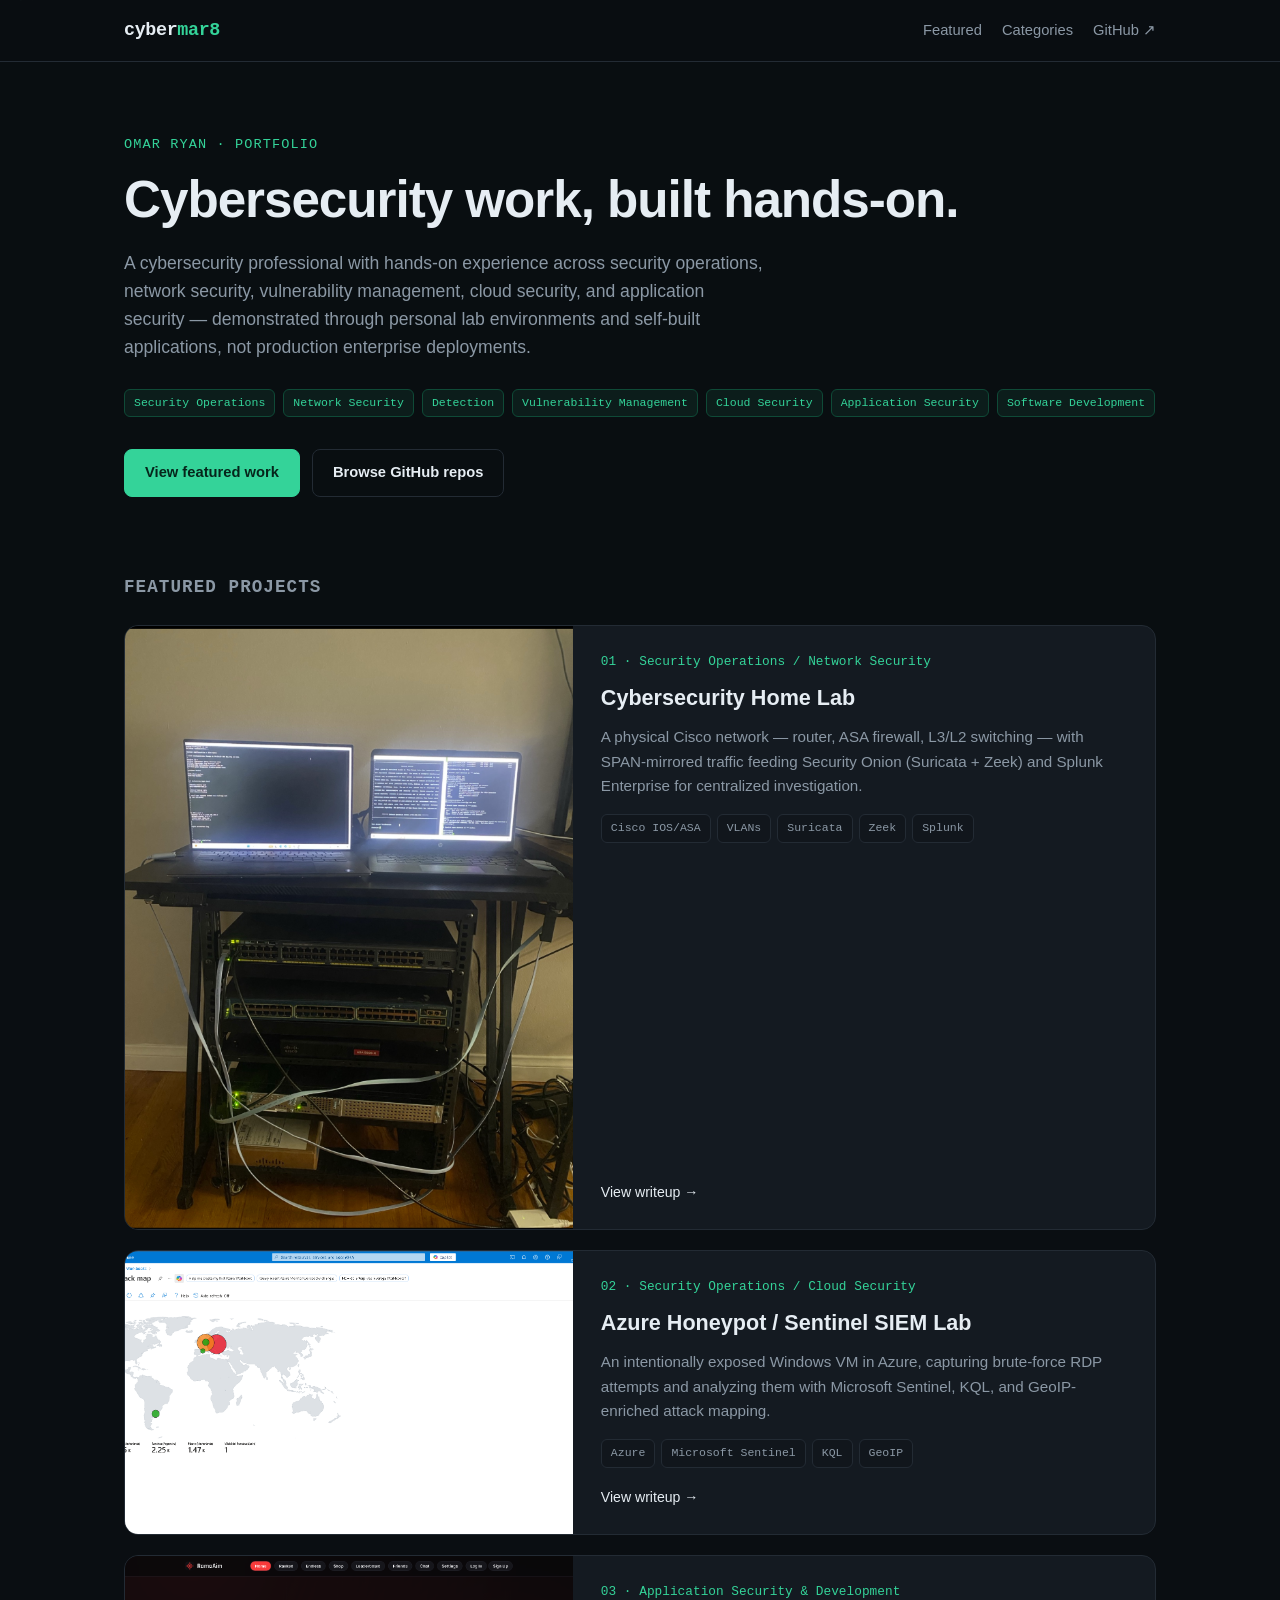
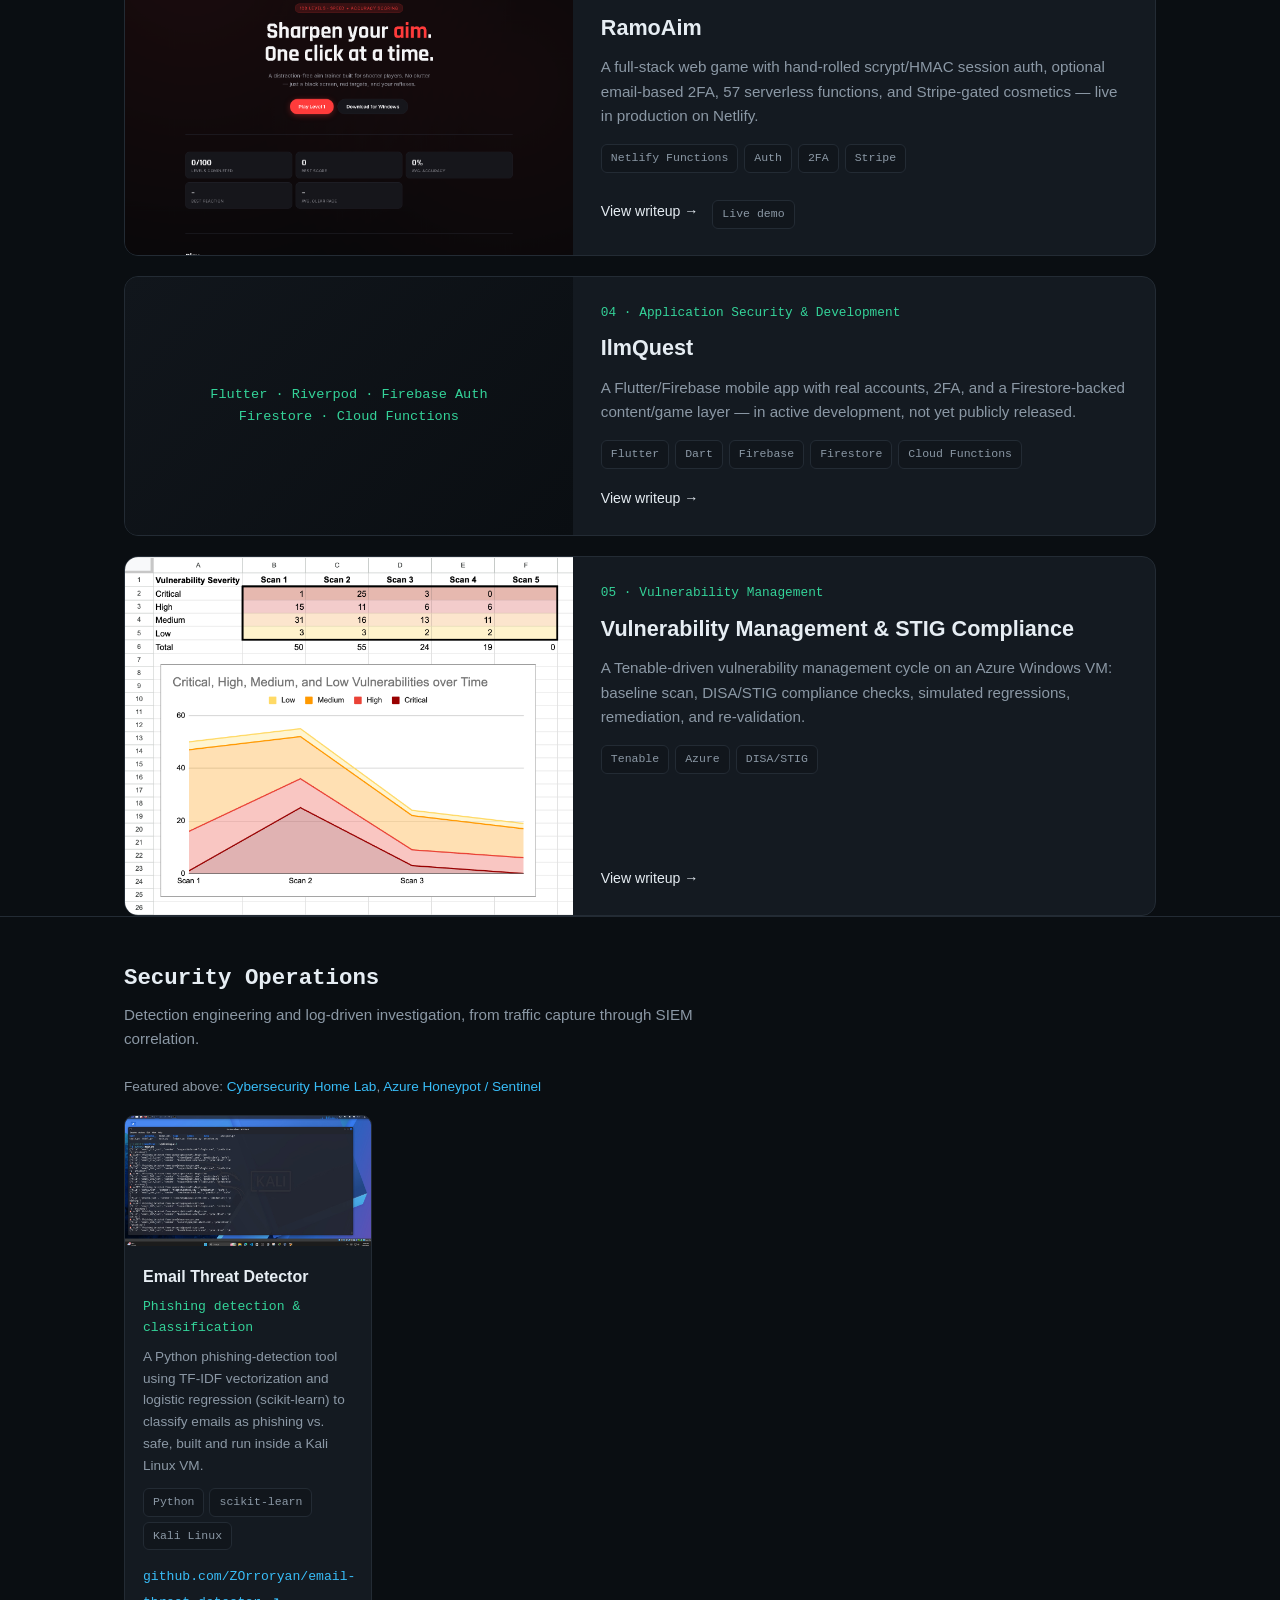
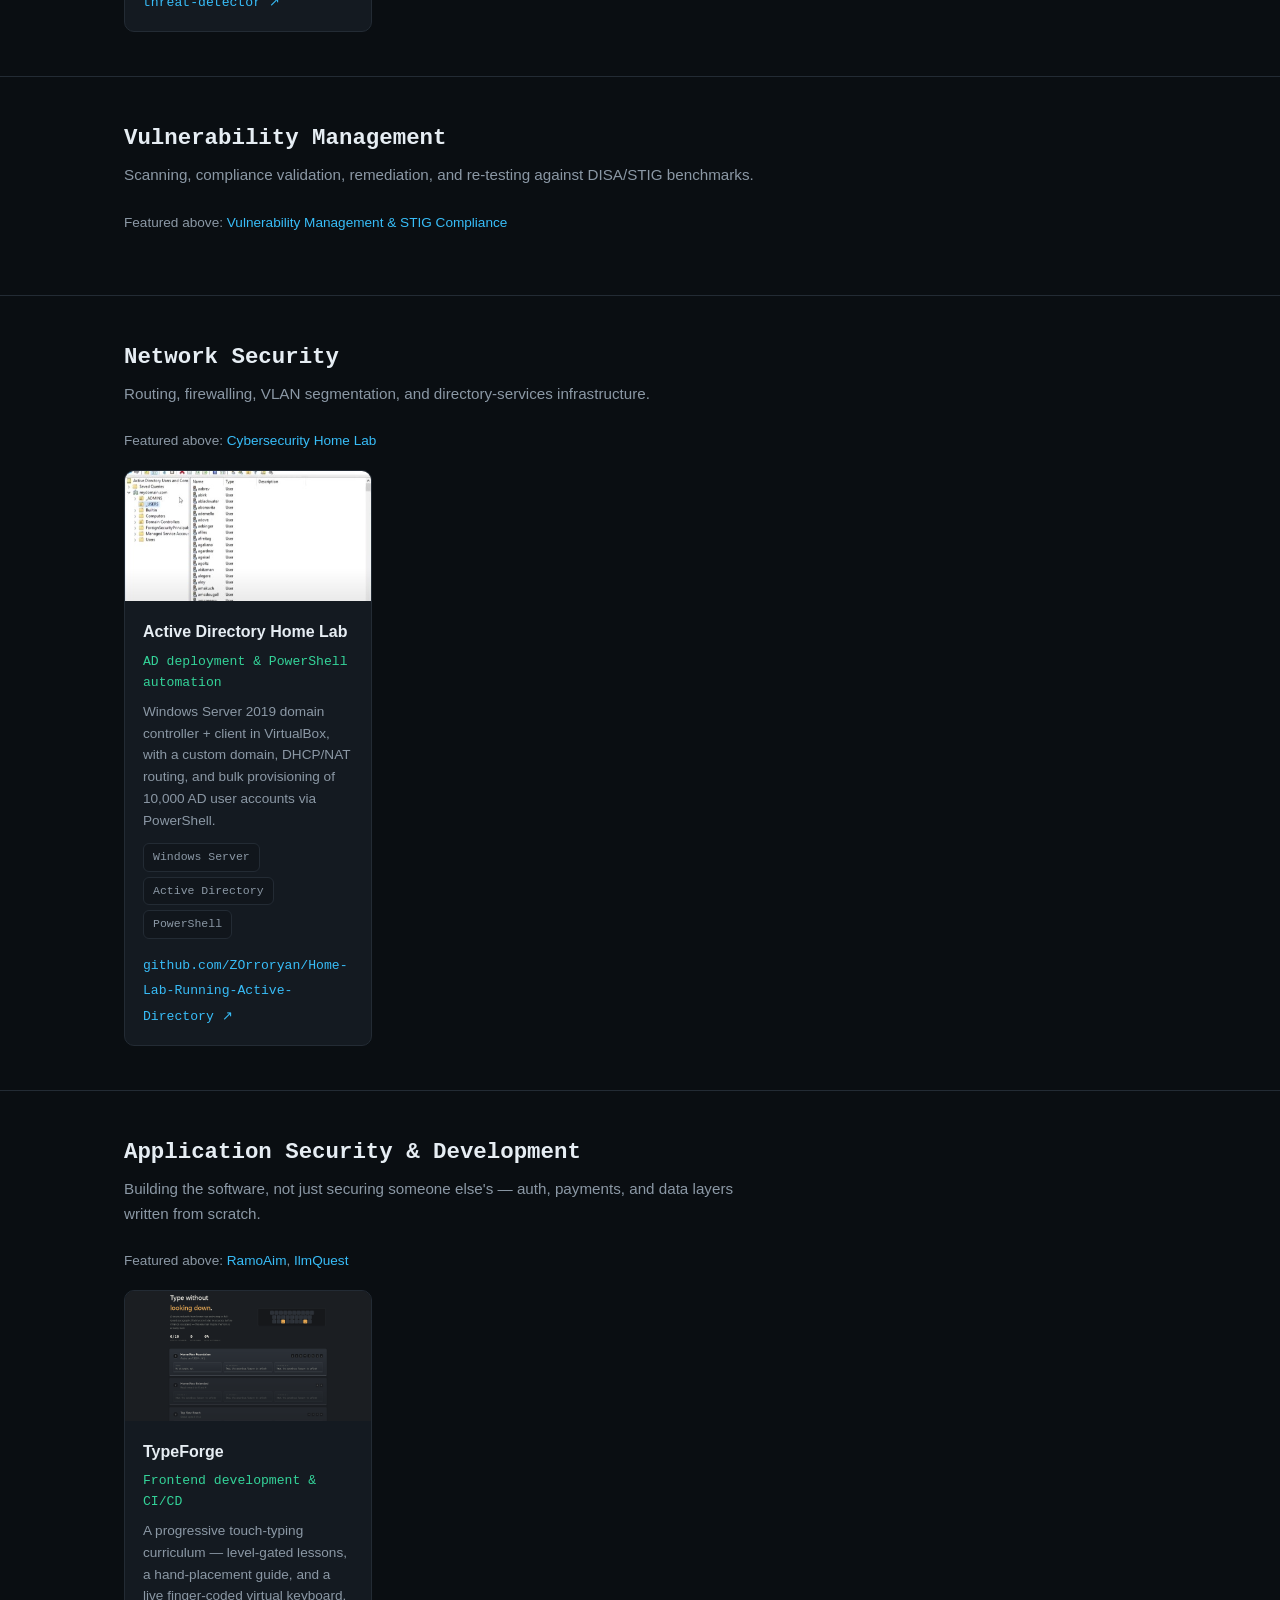
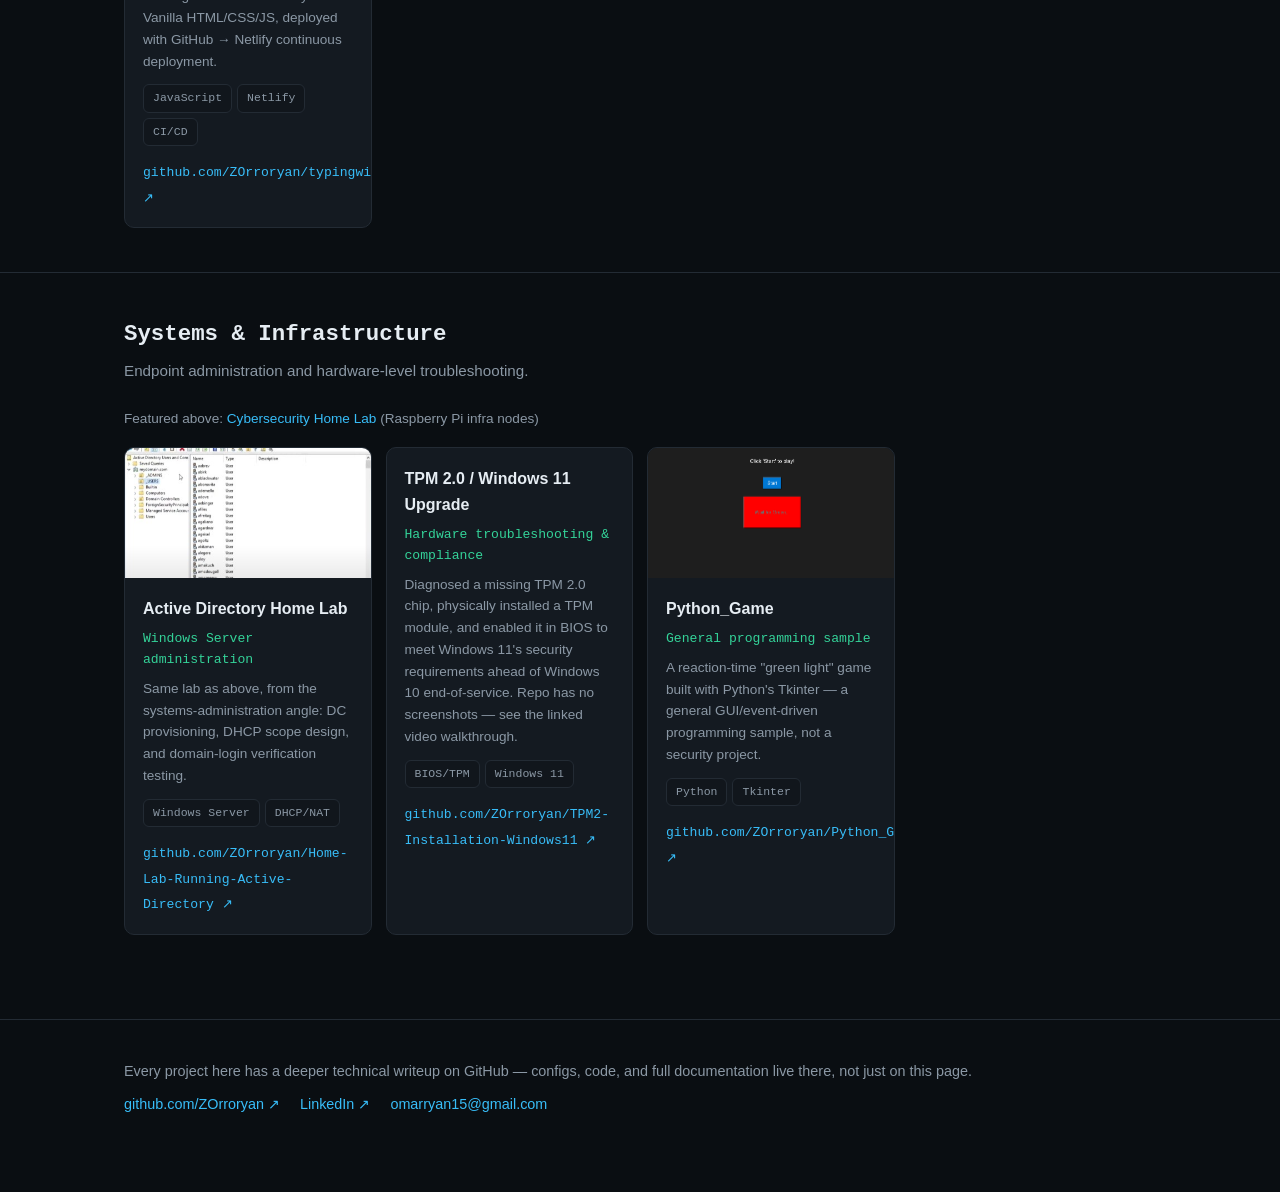
==== commit 8d3a3b7e: "Add matrix-style code rain background Subtle canvas animation behind all content (~20fps, low opacit" ====
--- a/index.html
+++ b/index.html
@@ -242,5 +242,6 @@
   </div>
 </footer>
 
+<script src="background.js"></script>
 </body>
 </html>
--- a/styles.css
+++ b/styles.css
@@ -23,6 +23,15 @@
   color: var(--text);
   font-family: var(--sans);
   line-height: 1.6;
+  position: relative; /* stacking-context root so #bg-canvas (z-index:-1) sits between this background and normal content, not behind it */
+}
+
+#bg-canvas {
+  position: fixed;
+  inset: 0;
+  z-index: -1;
+  pointer-events: none;
+  display: block;
 }
 
 a { color: var(--accent-2); text-decoration: none; }
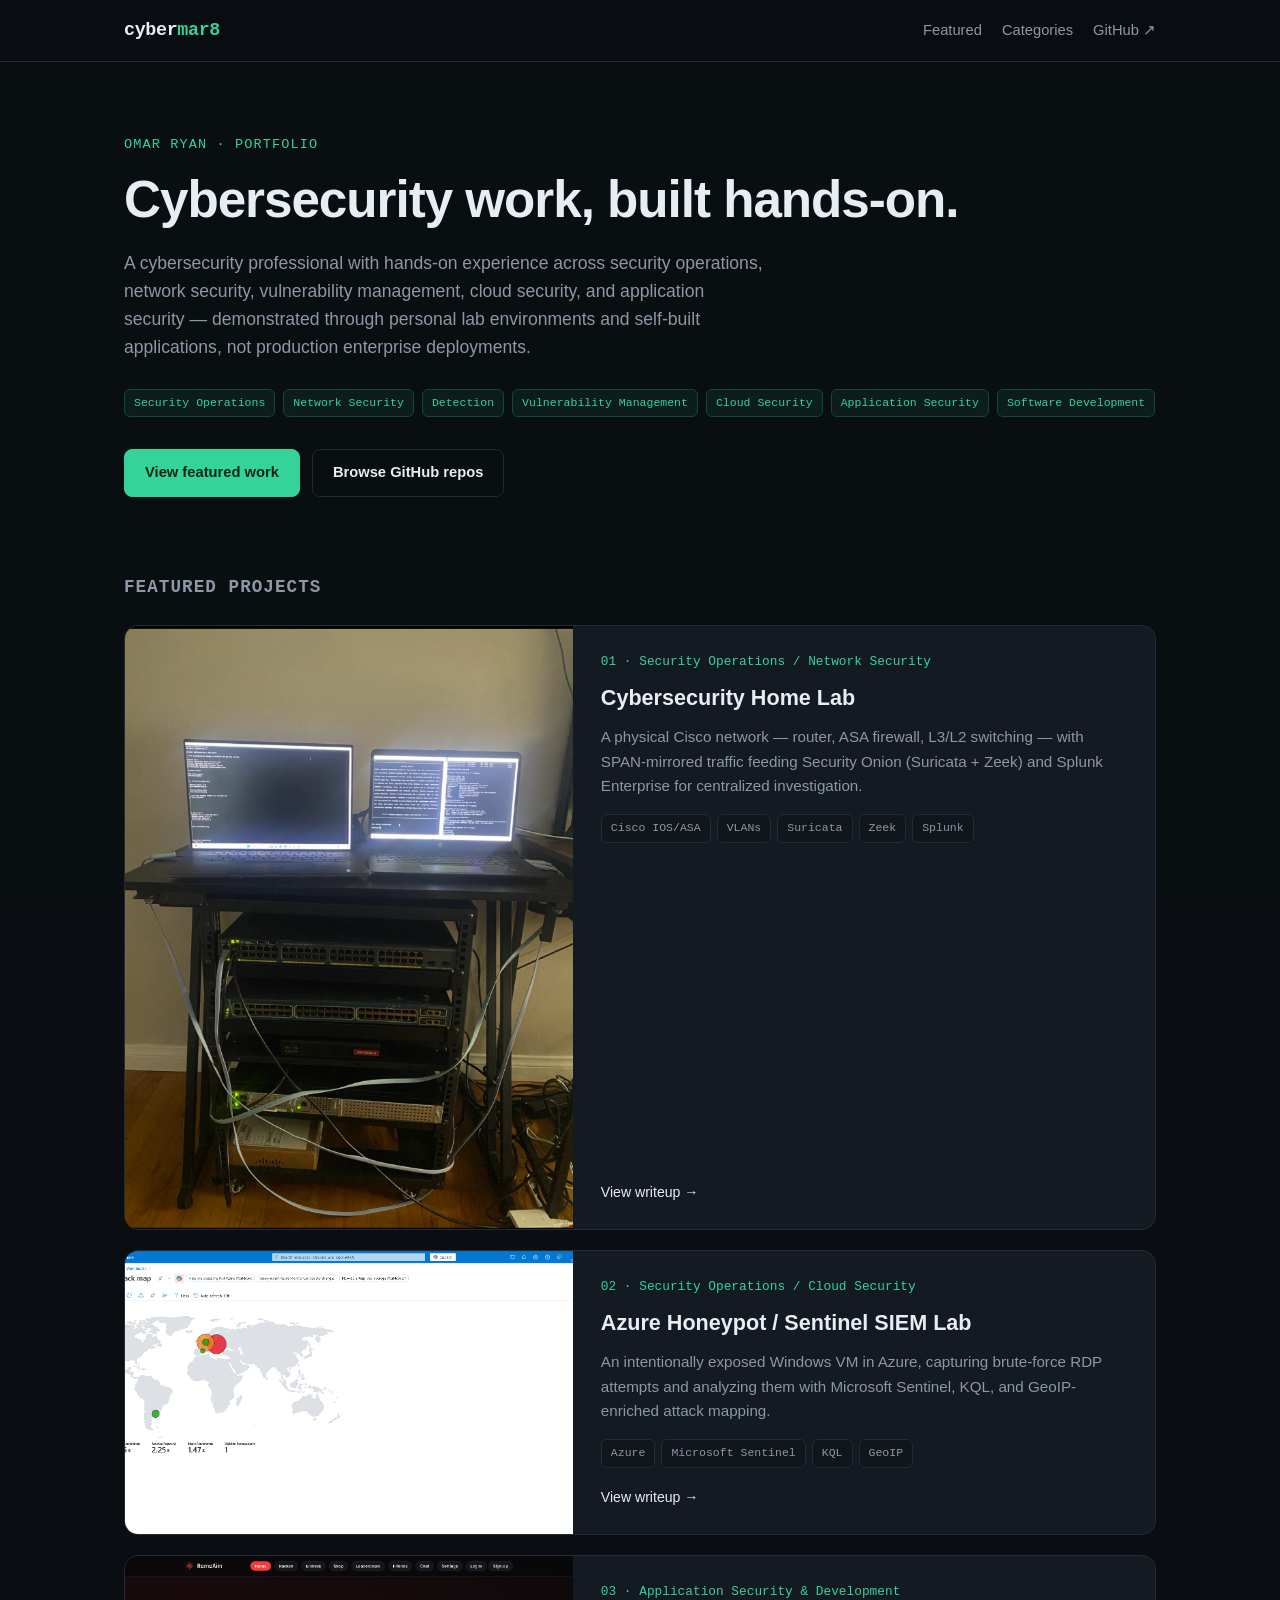
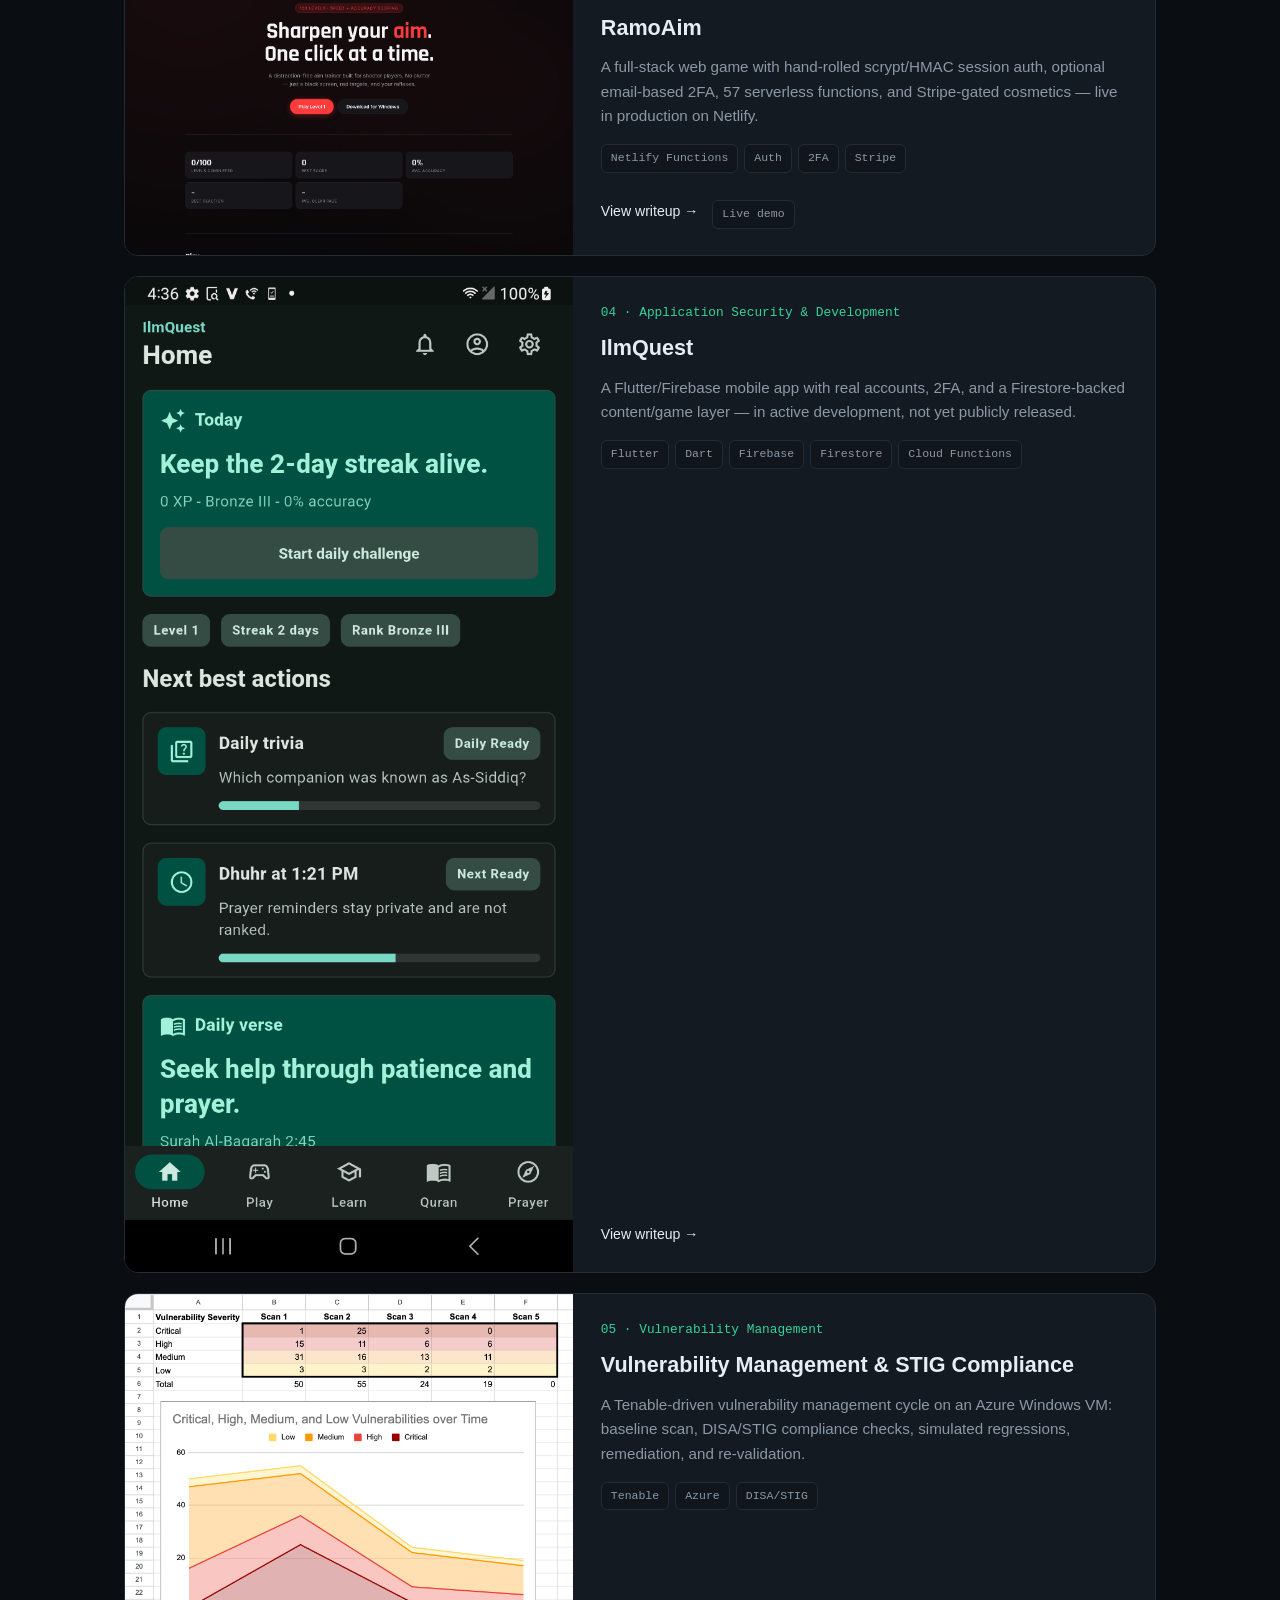
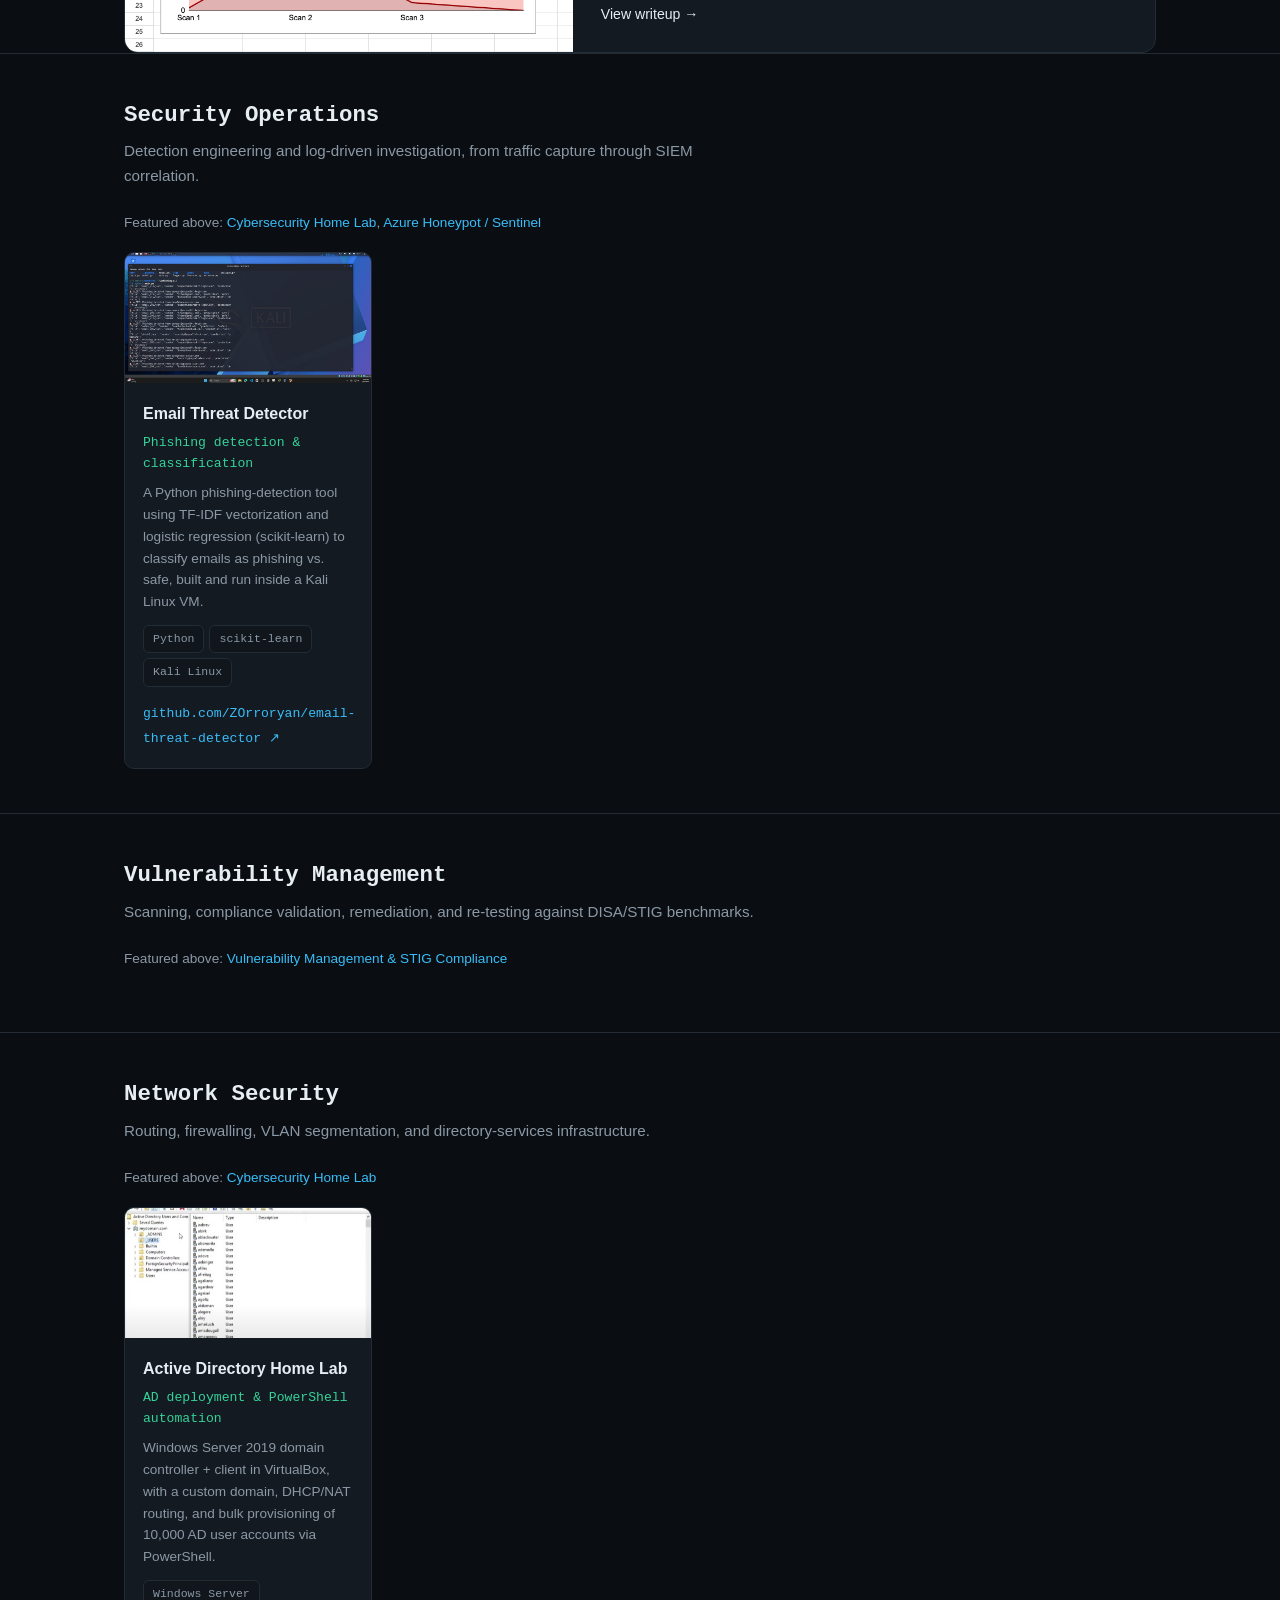
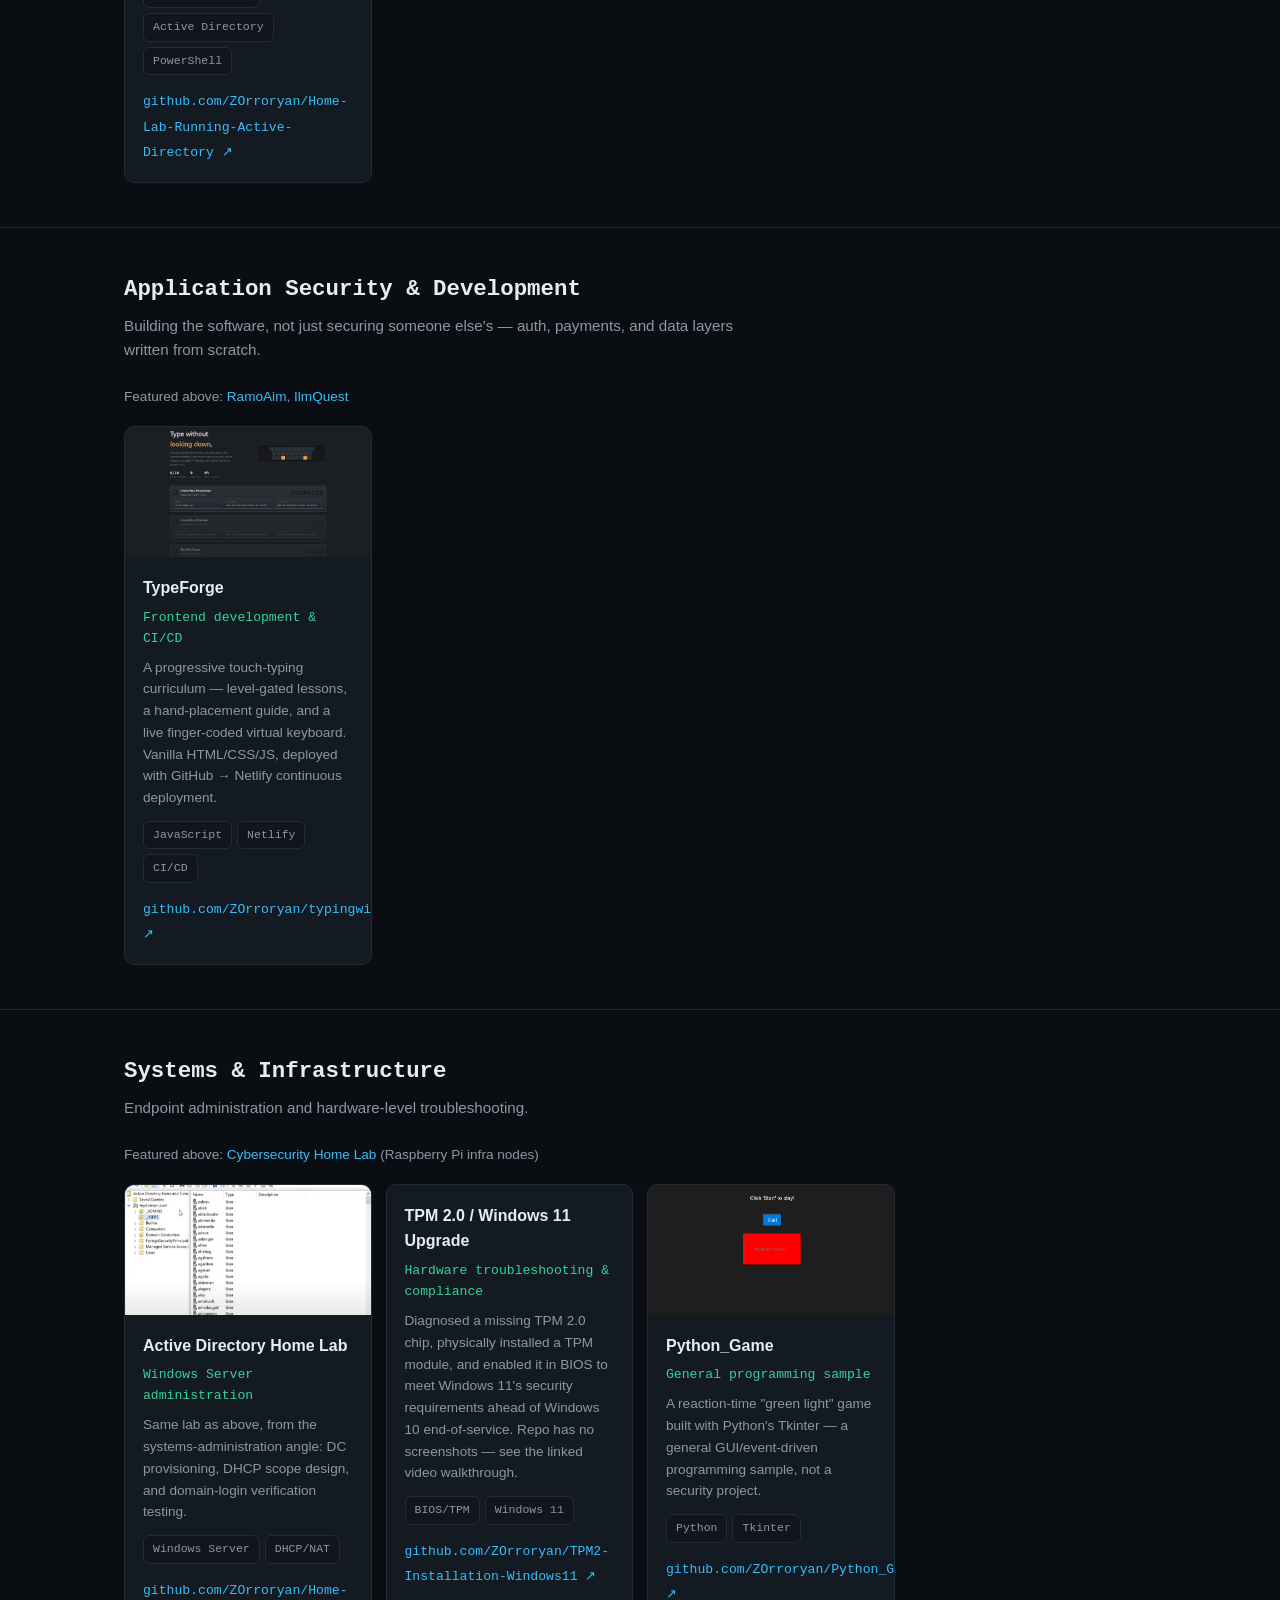
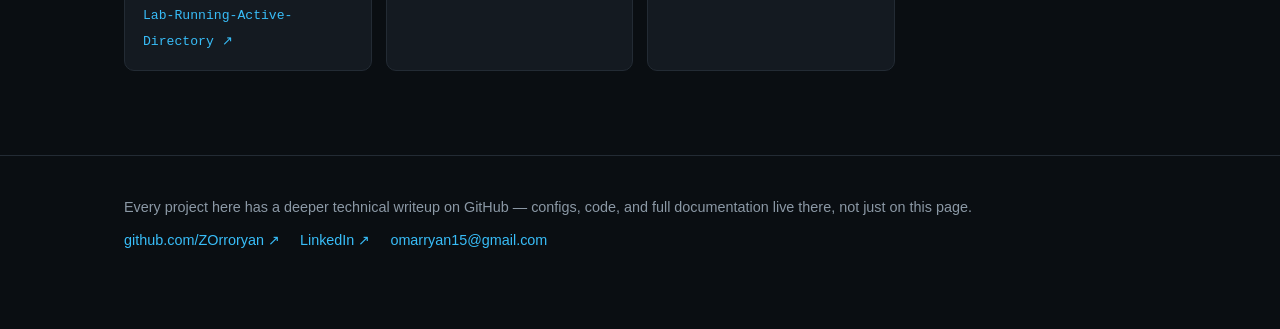
==== commit 84f9ae27: "Add real IlmQuest screenshots from a physical test device Captured live off the connected Samsung vi" ====
--- a/index.html
+++ b/index.html
@@ -91,10 +91,8 @@
       </a>
 
       <a class="featured-card" href="projects/ilmquest.html" style="color: inherit;">
-        <div class="thumb" style="display:flex;align-items:center;justify-content:center;background:linear-gradient(135deg, #11161c, #0a0e12);">
-          <div style="font-family: var(--mono); color: var(--accent); font-size: 0.85rem; text-align:center; padding: 20px;">
-            Flutter · Riverpod · Firebase Auth<br/>Firestore · Cloud Functions
-          </div>
+        <div class="thumb" style="background:#0a0e12;">
+          <img src="images/ilmquest/home.png" alt="IlmQuest home screen on a physical test device" style="object-fit: contain;" />
         </div>
         <div class="body">
           <div class="num">04 · Application Security &amp; Development</div>
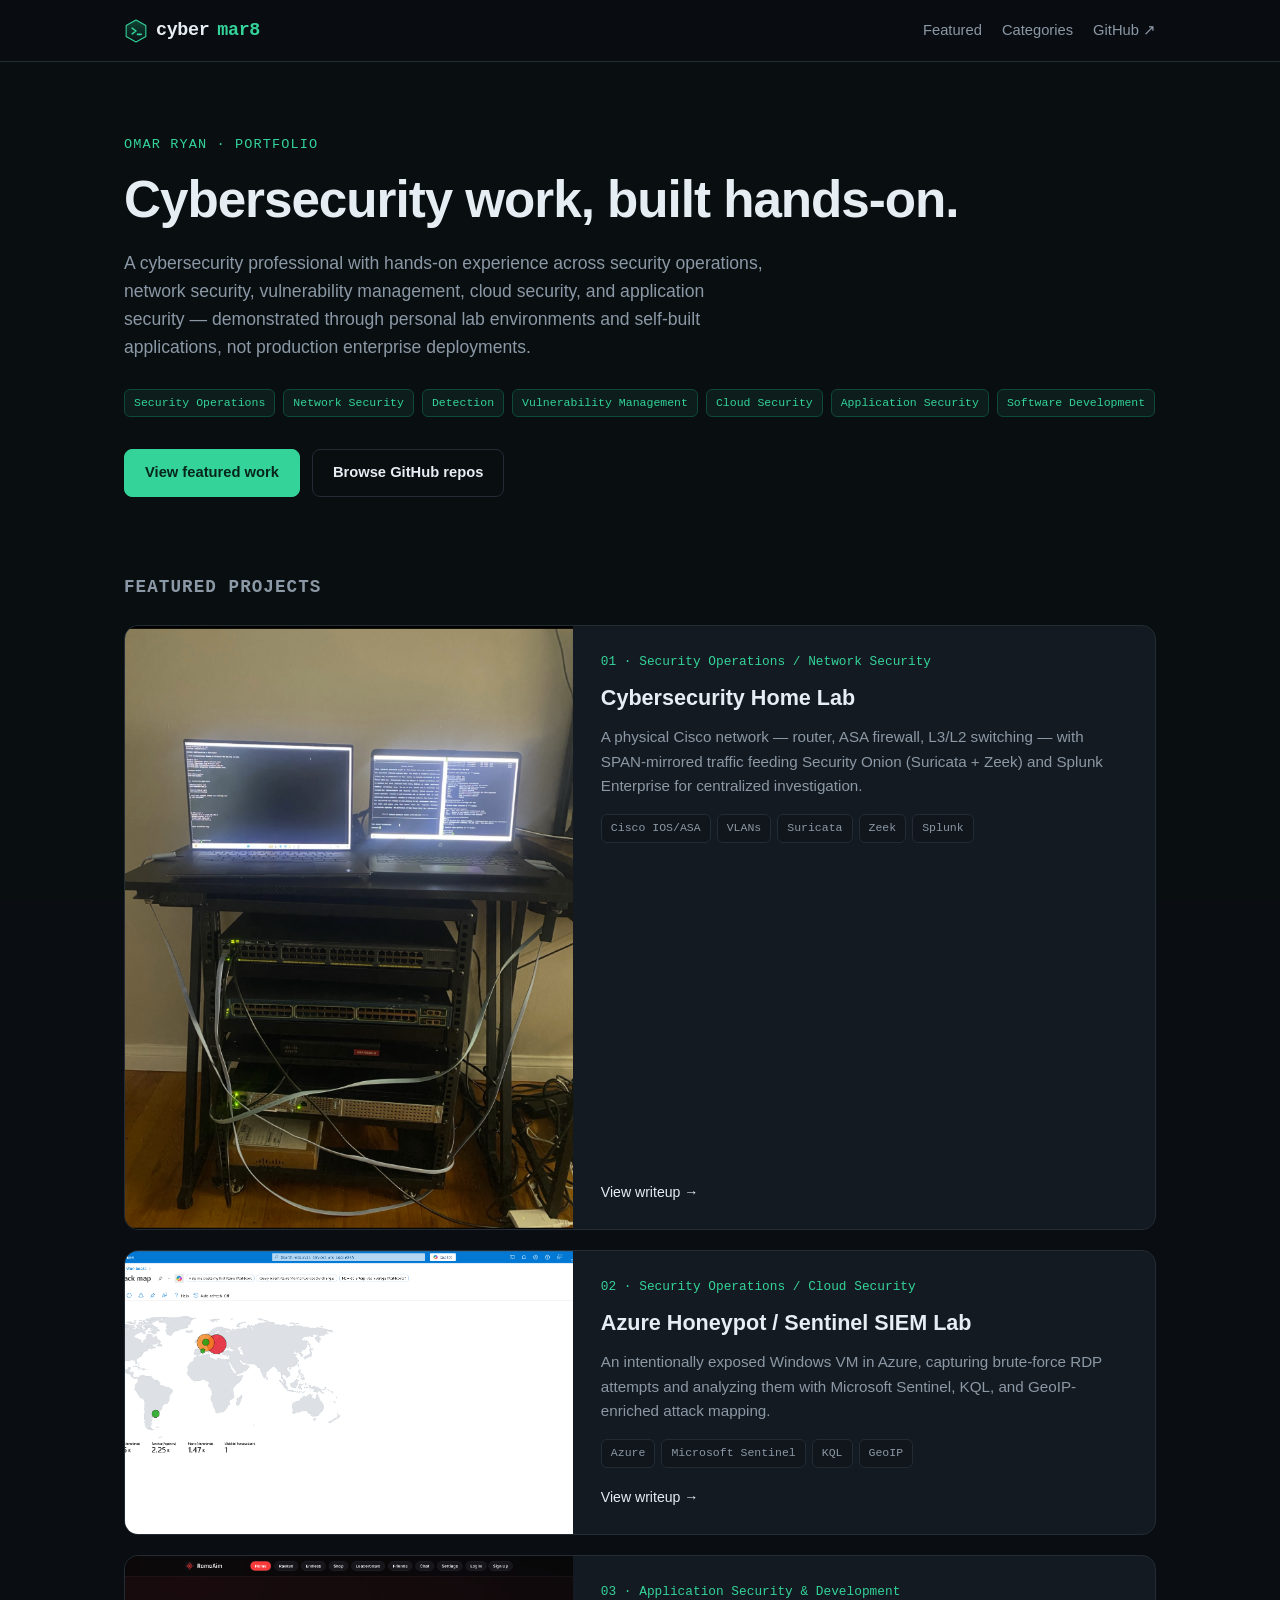
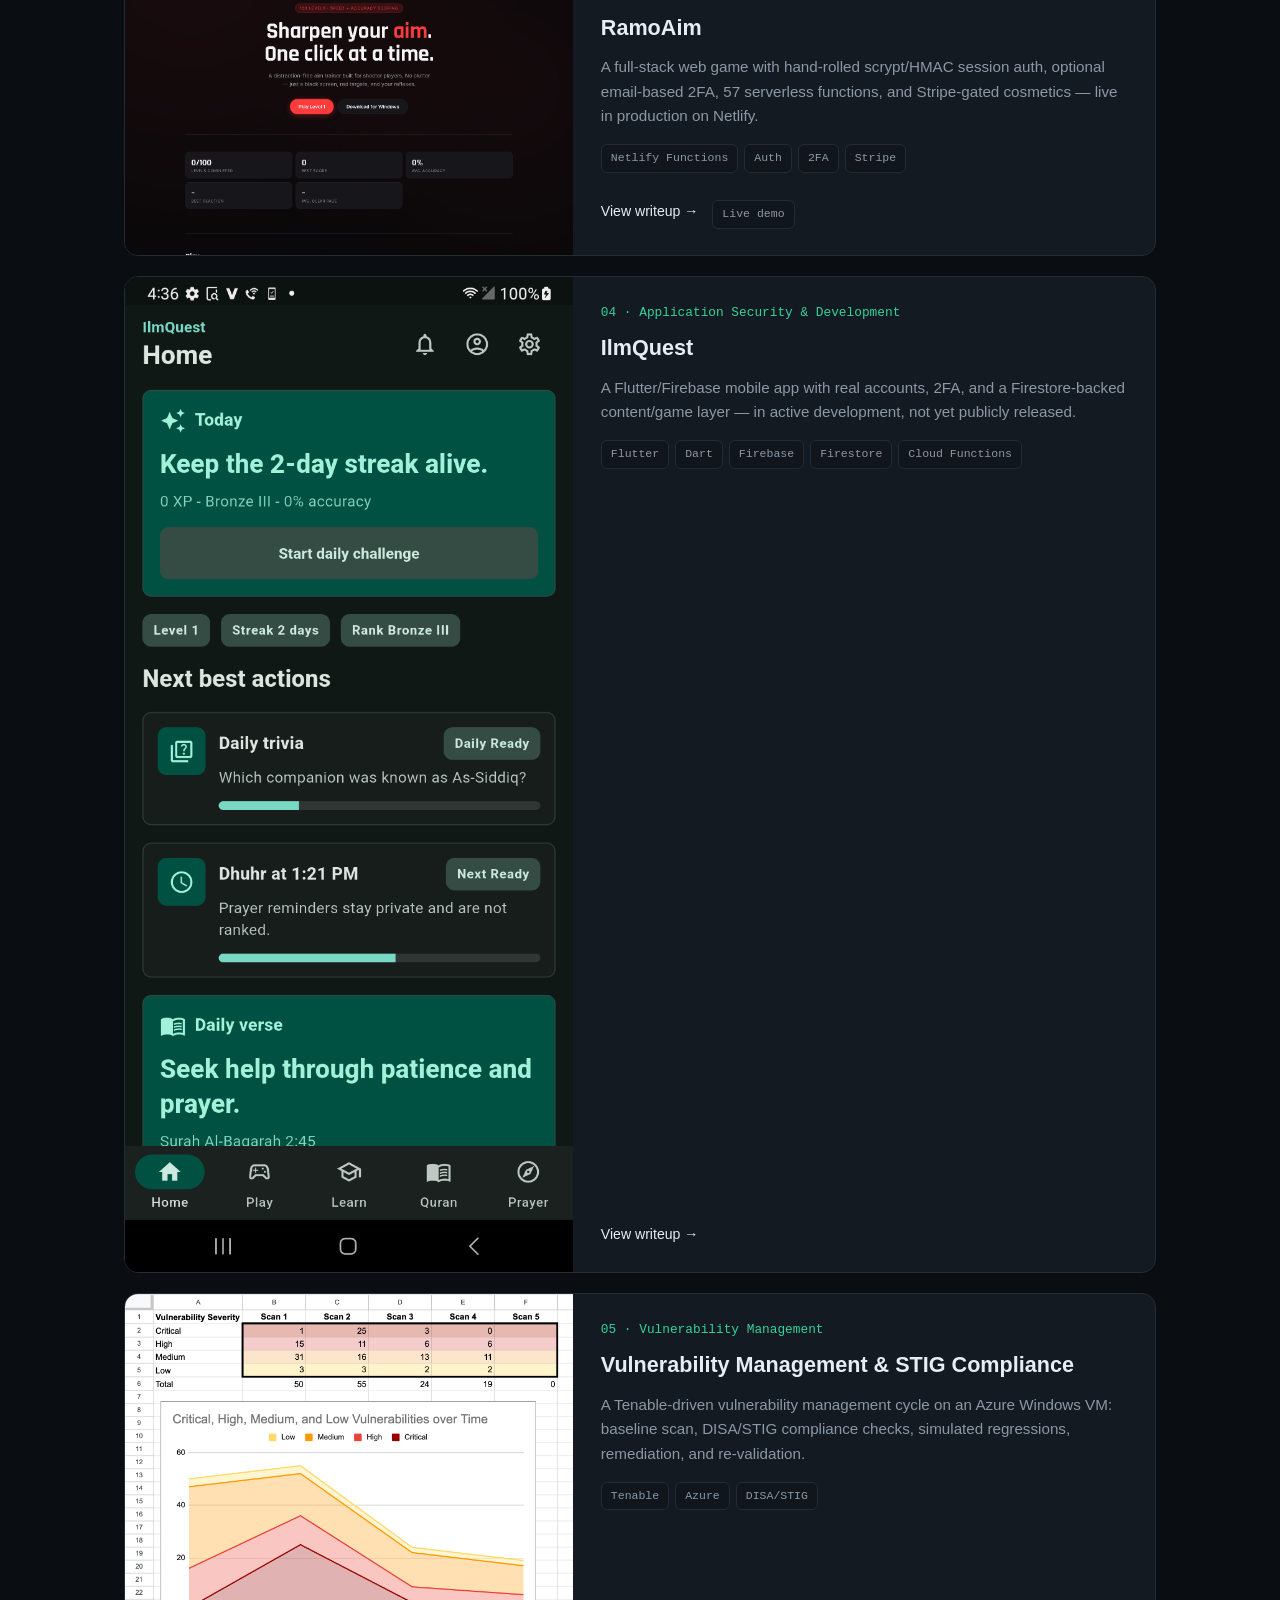
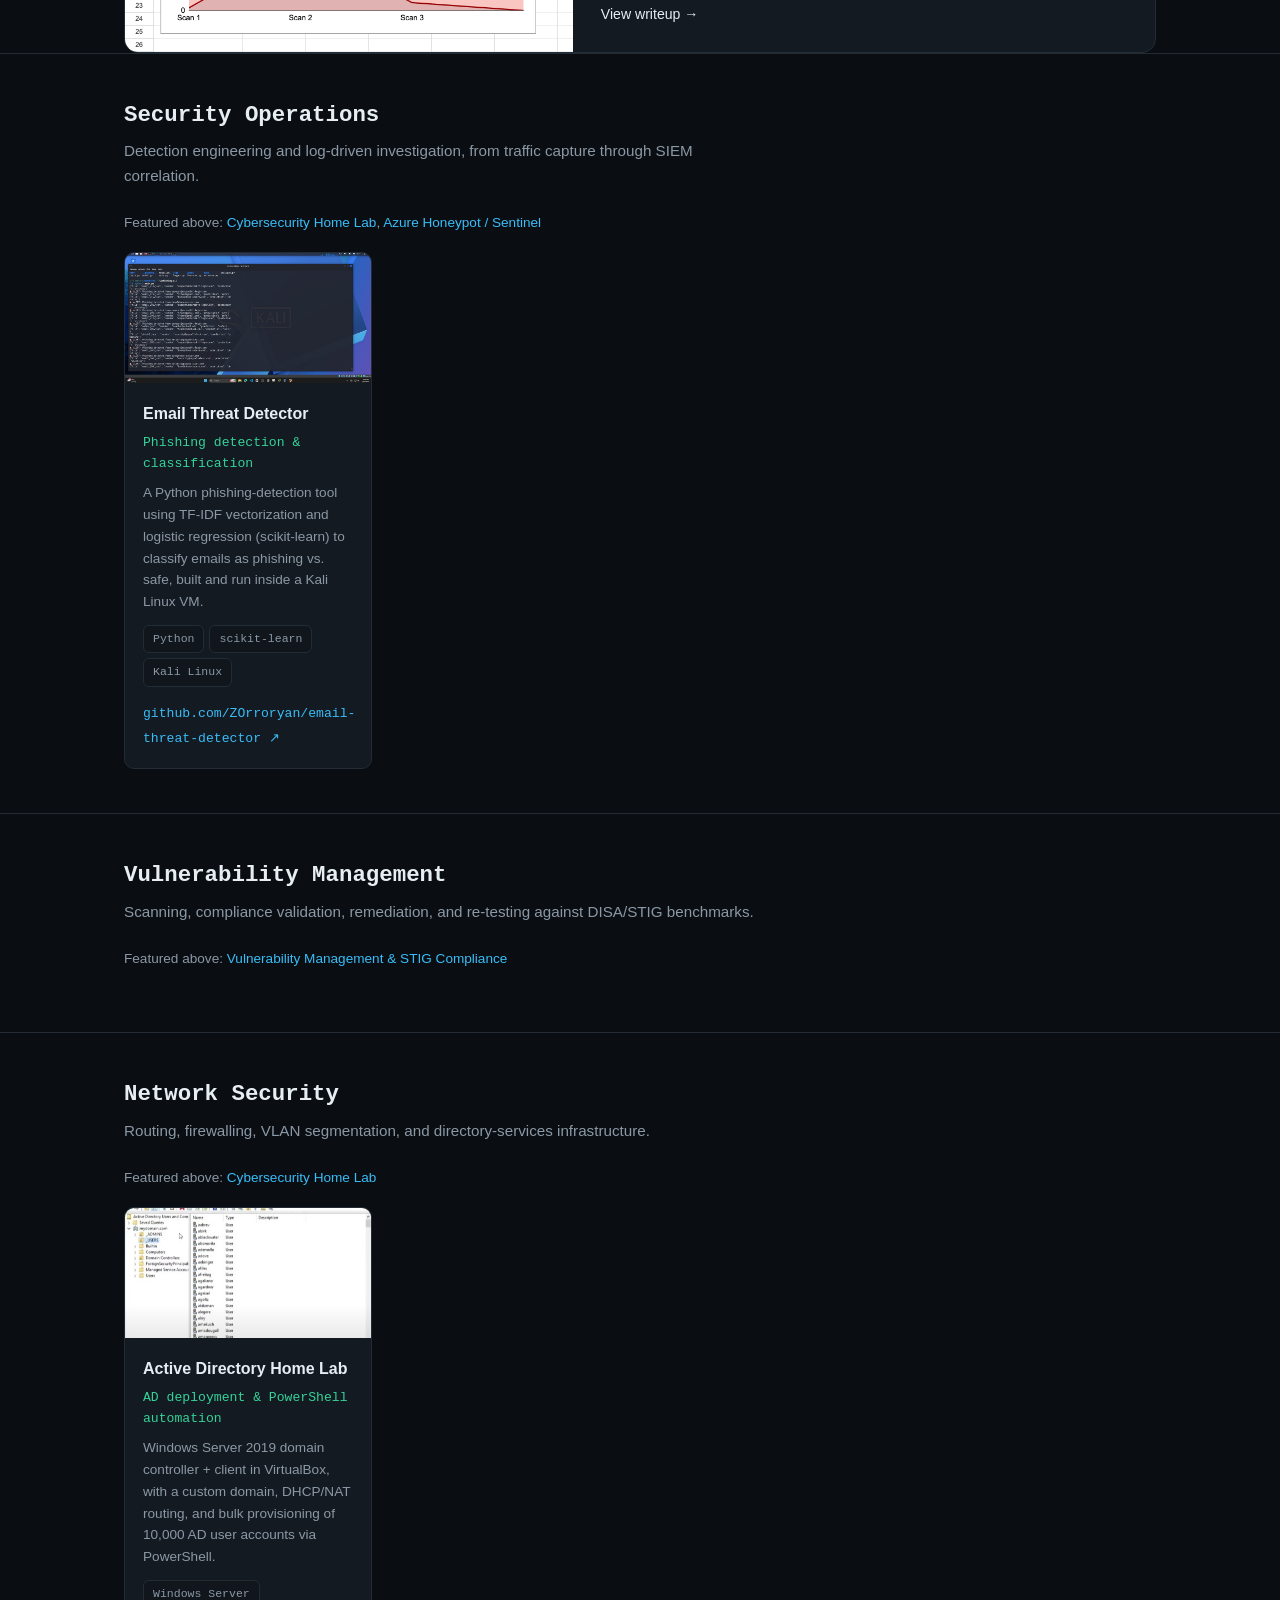
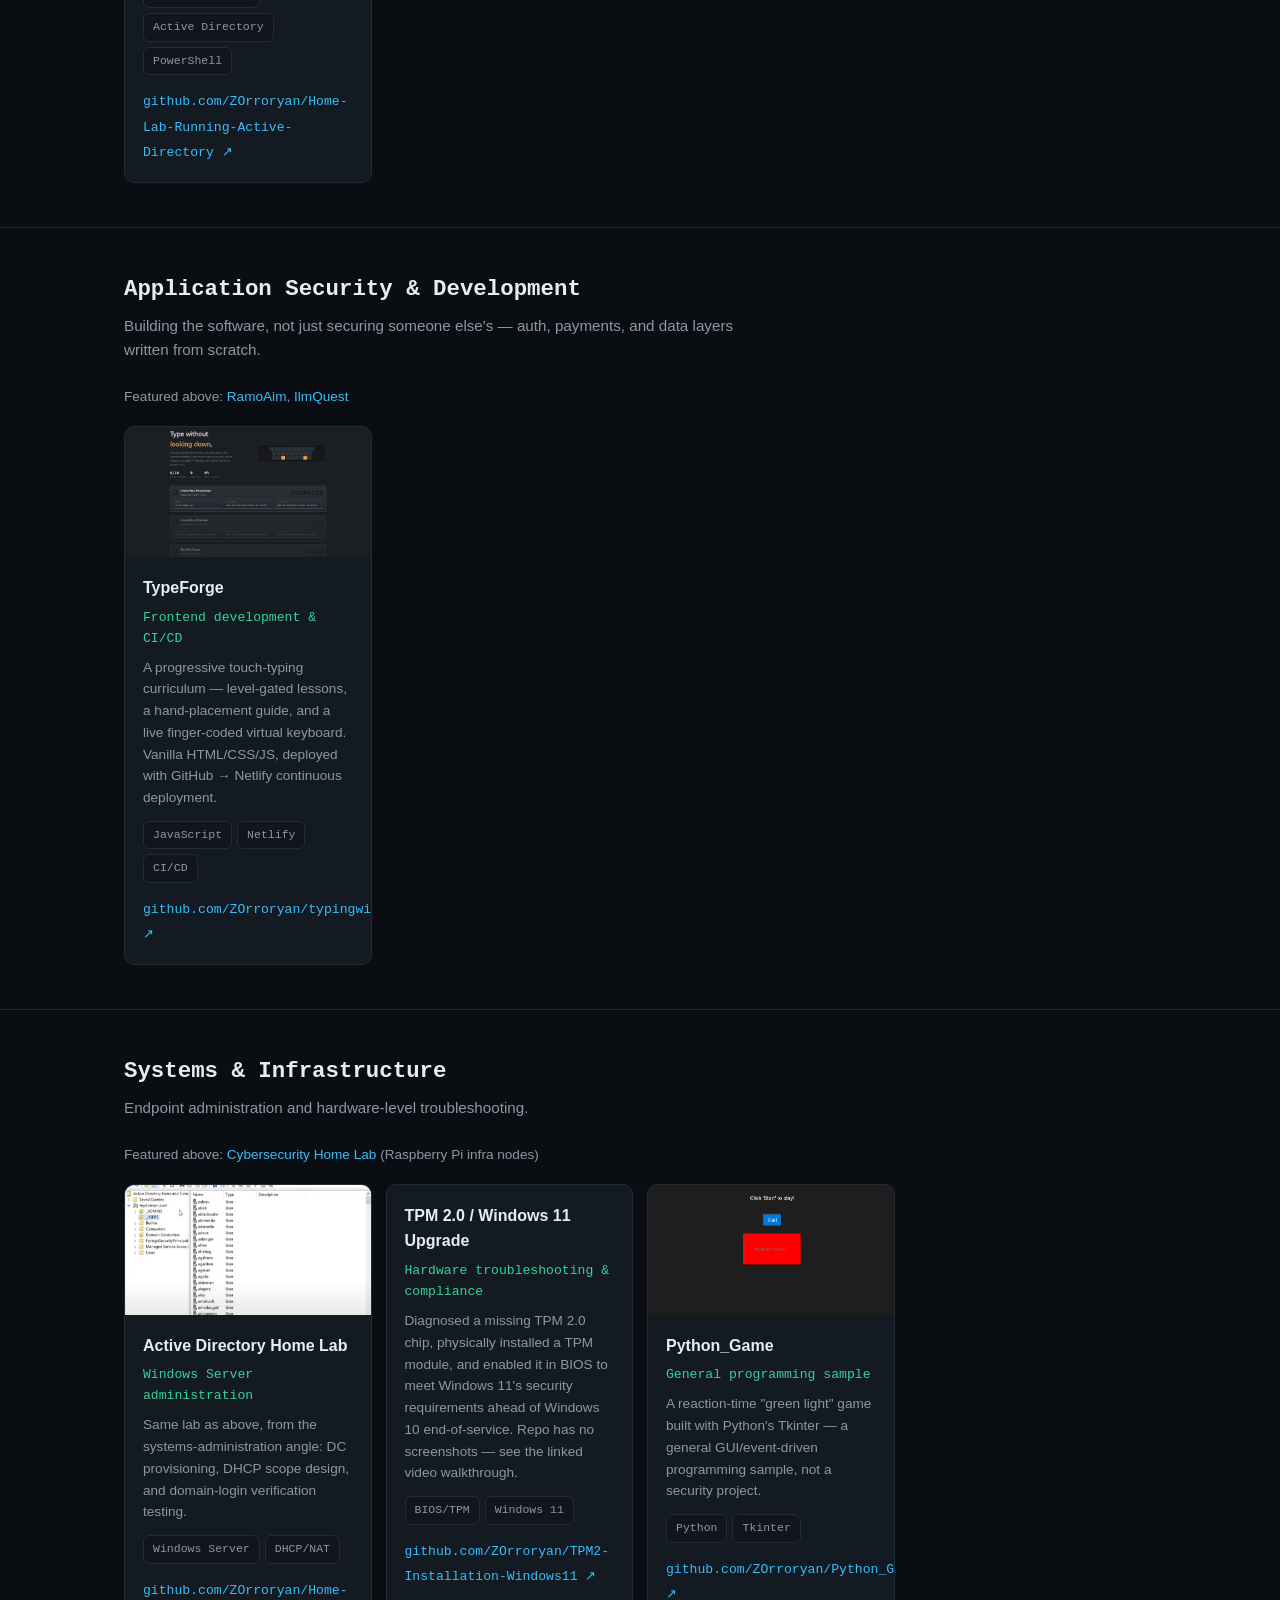
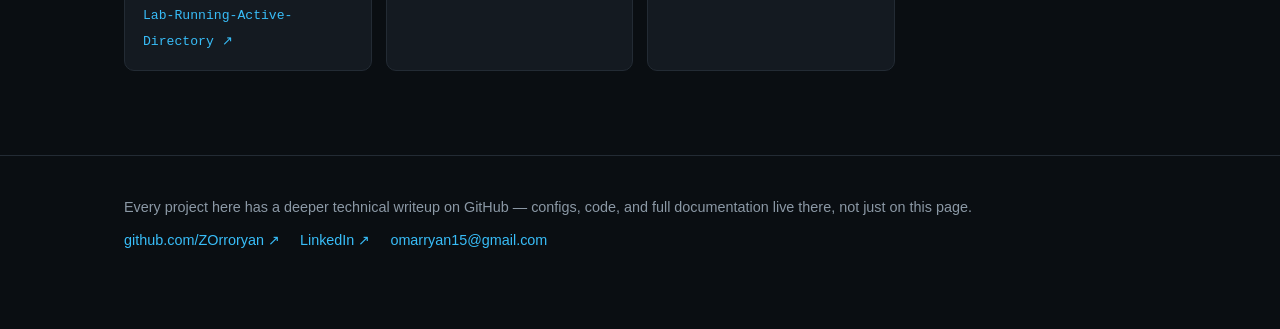
==== commit 51c7dbd6: "Add a logo: hexagon + terminal-prompt mark A network/node hexagon (ties to the VLAN/topology work) a" ====
--- a/index.html
+++ b/index.html
@@ -5,13 +5,16 @@
 <meta name="viewport" content="width=device-width, initial-scale=1.0" />
 <title>Omar Ryan — Cybersecurity Portfolio</title>
 <meta name="description" content="Cybersecurity portfolio: security operations, network security, vulnerability management, cloud security, and application security work by Omar Ryan." />
+<link rel="icon" href="logo.svg" type="image/svg+xml" />
+<link rel="icon" href="favicon-32.png" sizes="32x32" type="image/png" />
+<link rel="apple-touch-icon" href="apple-touch-icon.png" />
 <link rel="stylesheet" href="styles.css" />
 </head>
 <body>
 
 <header class="site">
   <div class="wrap">
-    <div class="brand">cyber<span>mar8</span></div>
+    <div class="brand"><img class="brand-icon" src="logo.svg" alt="" />cyber<span>mar8</span></div>
     <nav class="site-nav">
       <a href="#featured">Featured</a>
       <a href="#security-operations">Categories</a>
--- a/styles.css
+++ b/styles.css
@@ -69,8 +69,12 @@
   font-size: 1.15rem;
   color: var(--text);
   letter-spacing: -0.02em;
+  display: inline-flex;
+  align-items: center;
+  gap: 8px;
 }
 .brand span { color: var(--accent); }
+.brand-icon { width: 24px; height: 24px; display: block; }
 
 nav.site-nav { display: flex; gap: 20px; font-size: 0.92rem; }
 nav.site-nav a { color: var(--text-dim); }
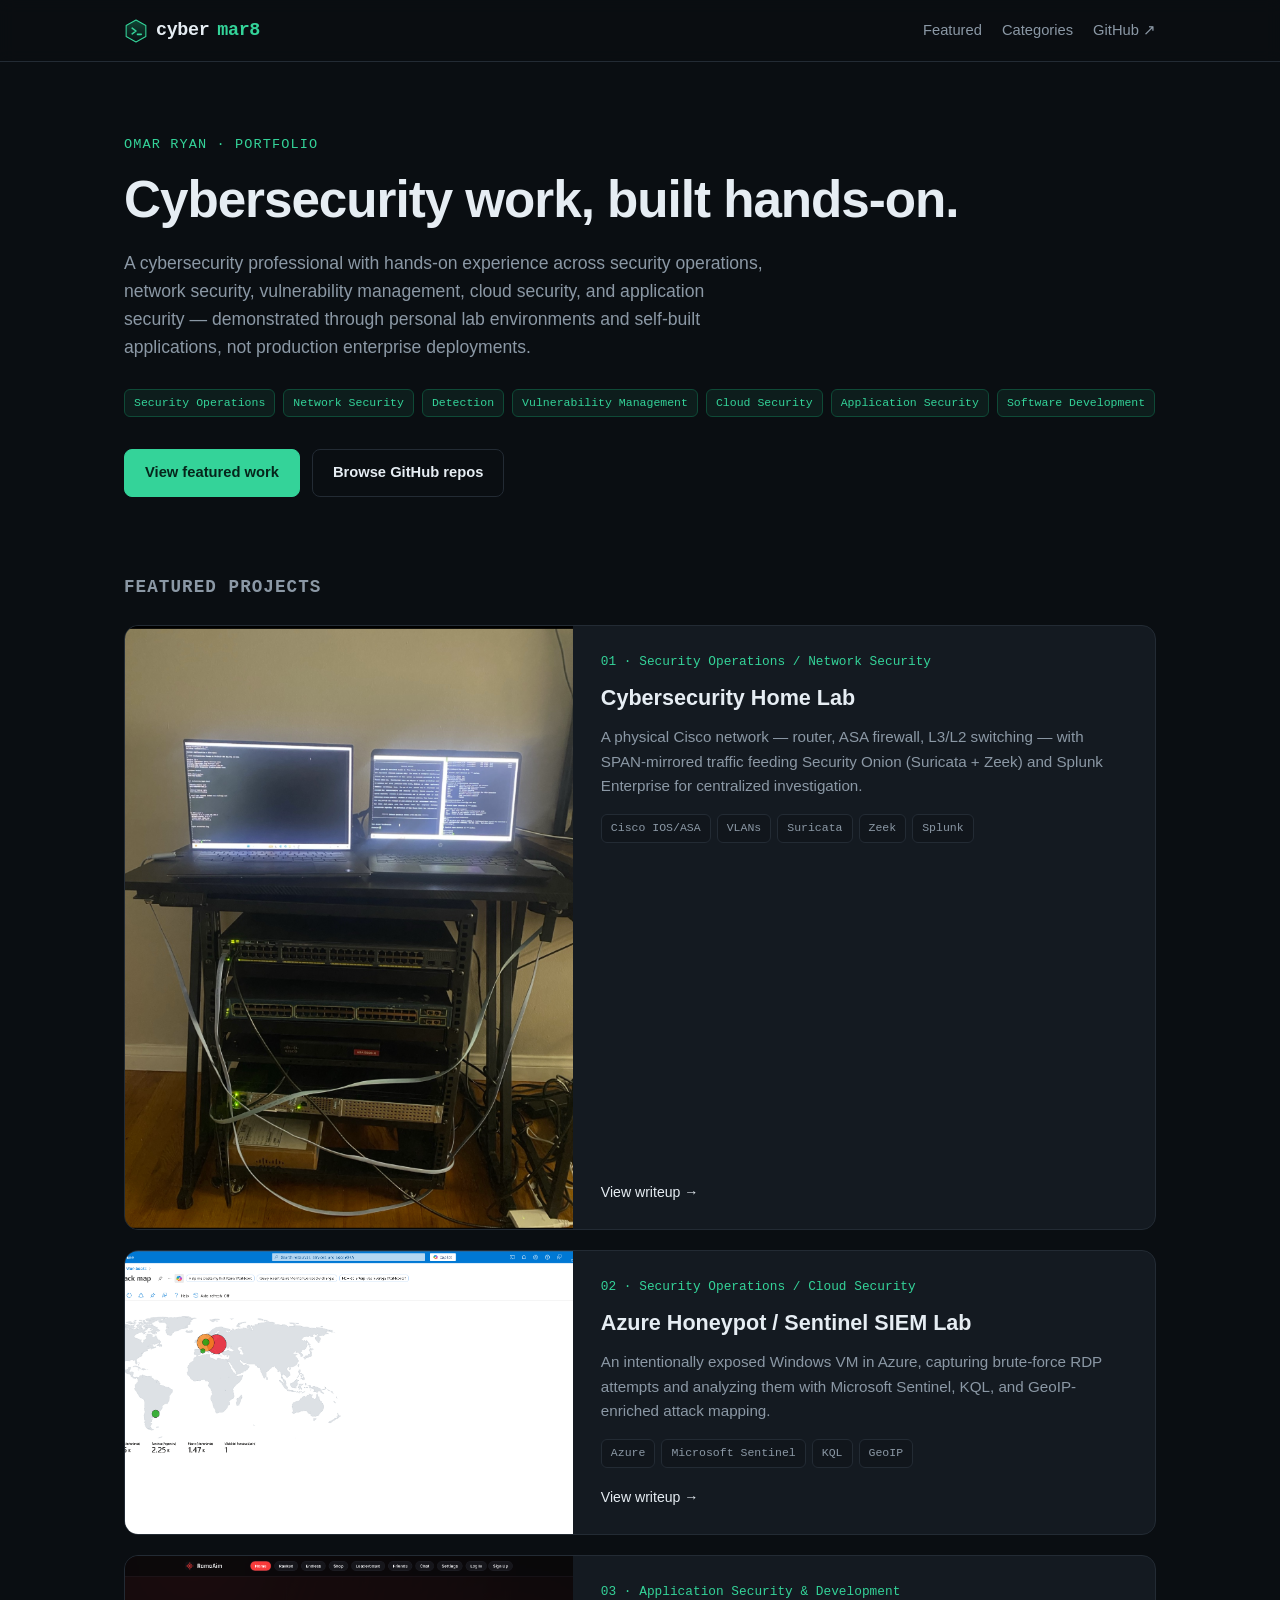
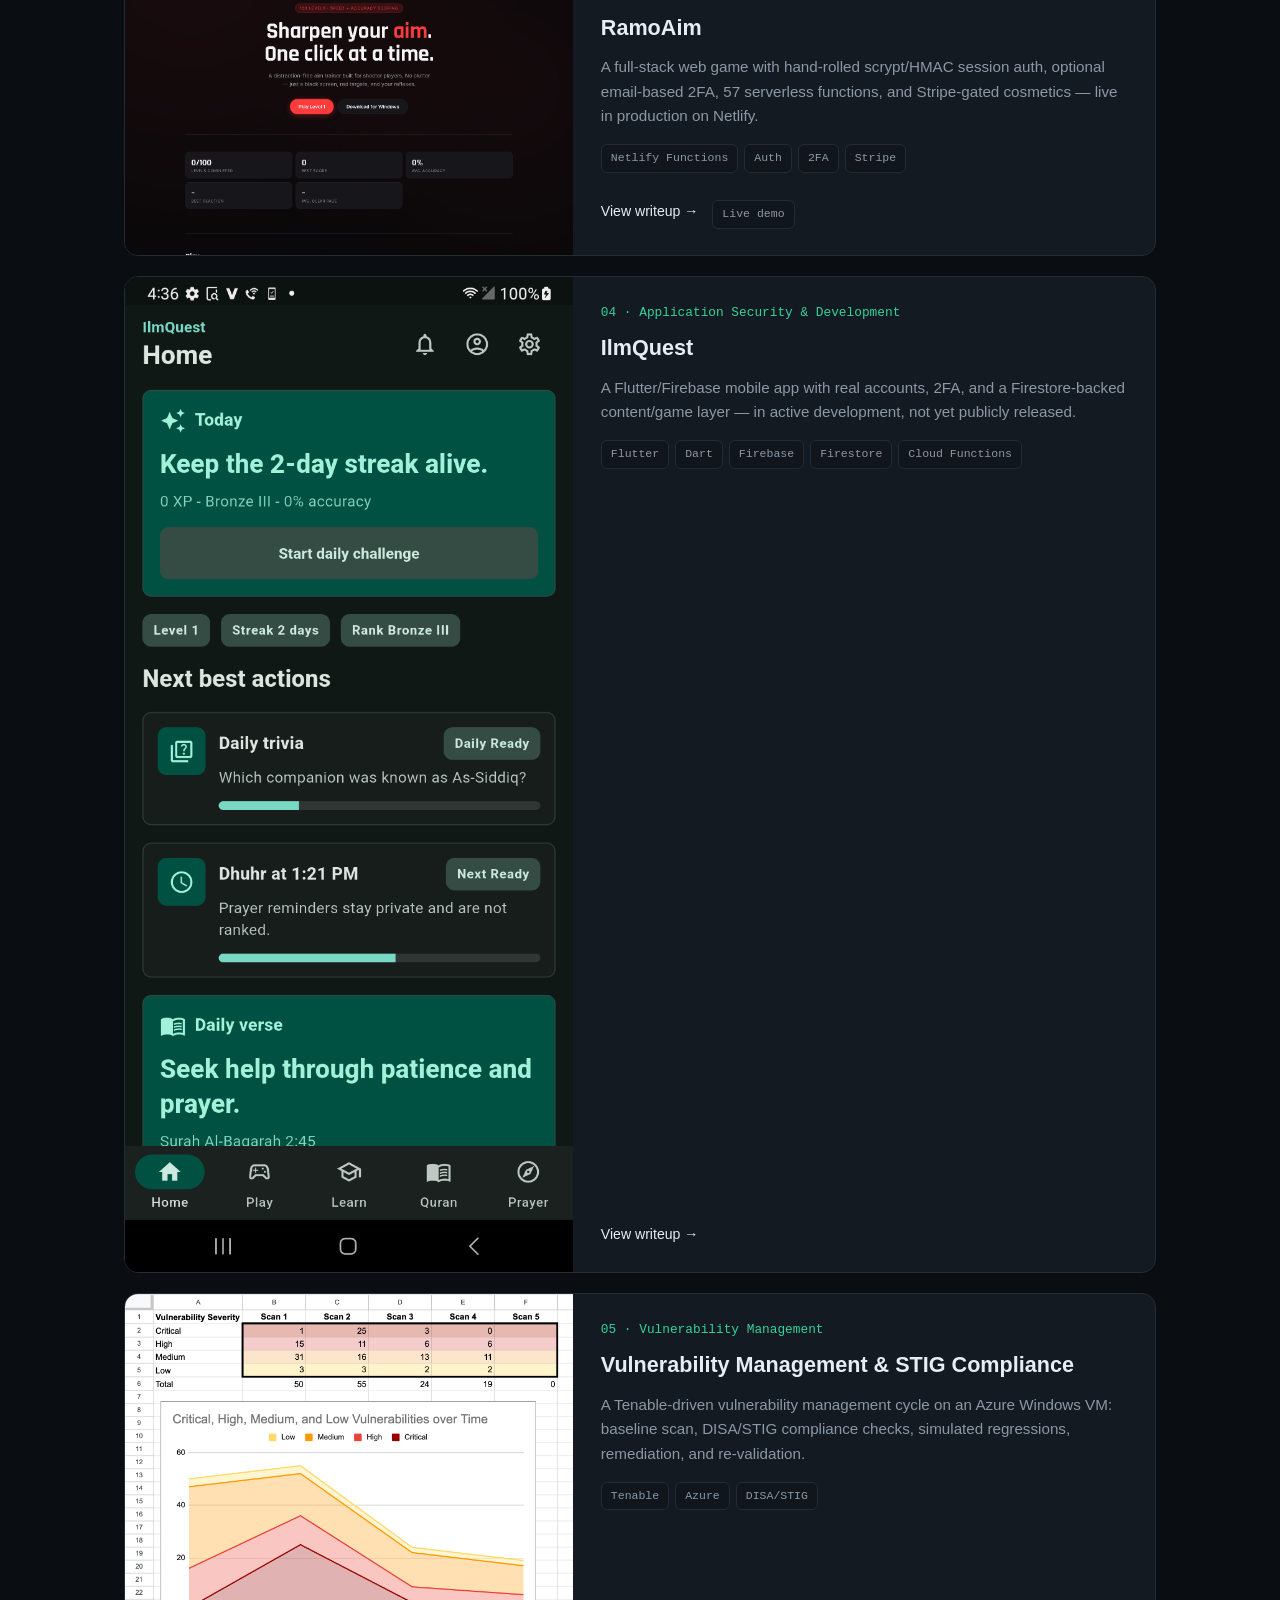
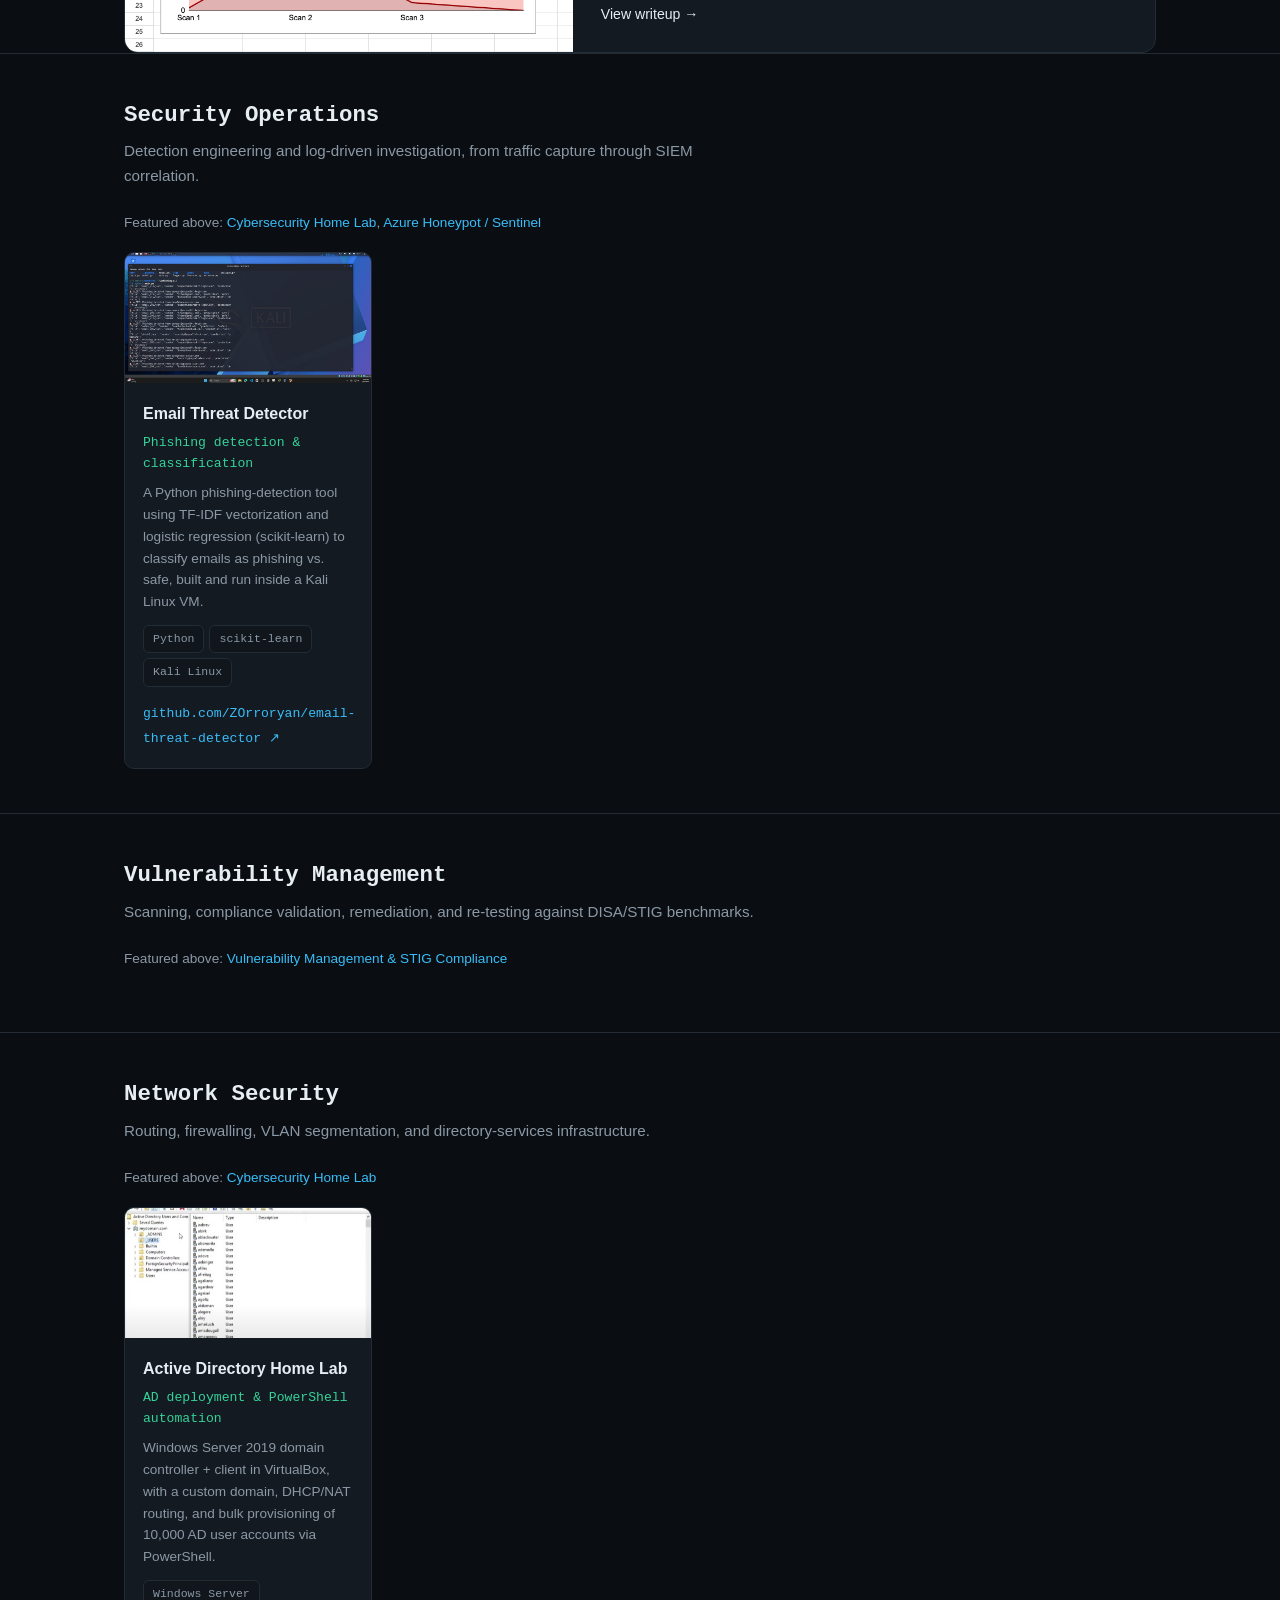
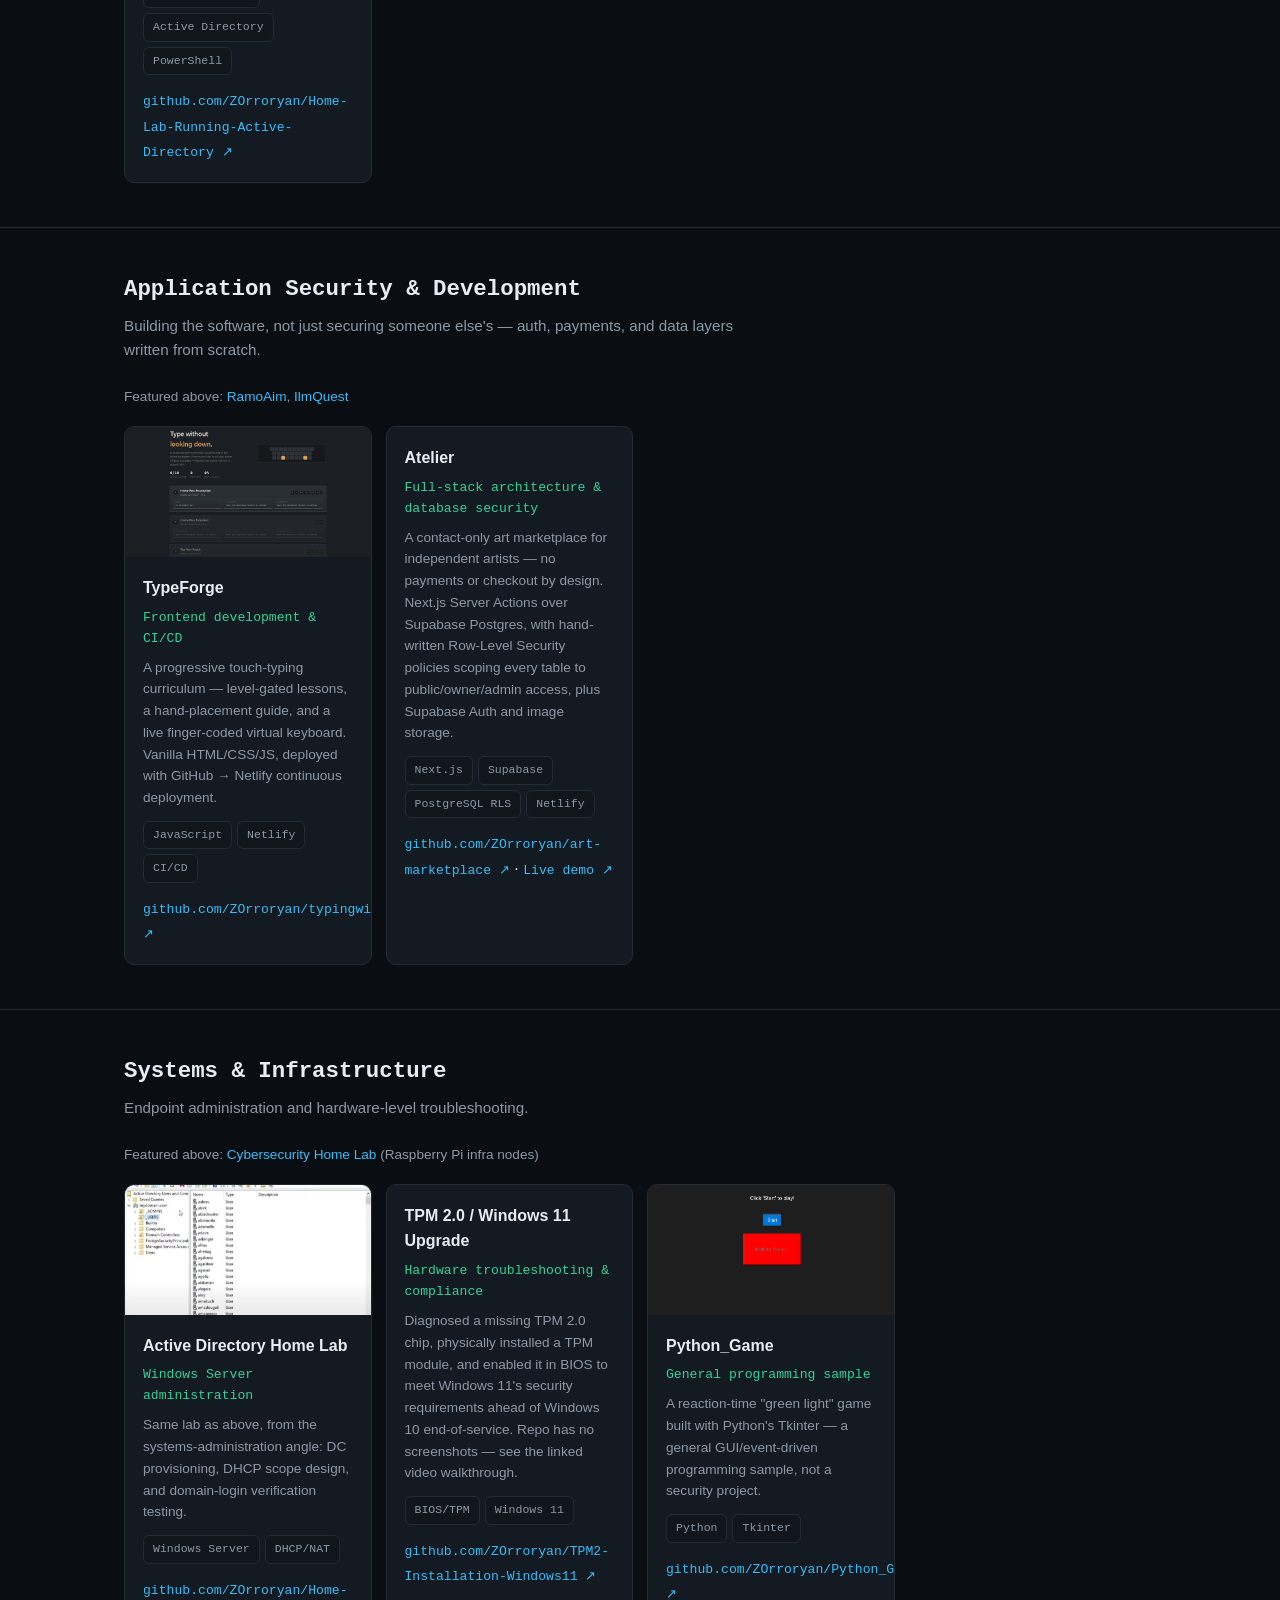
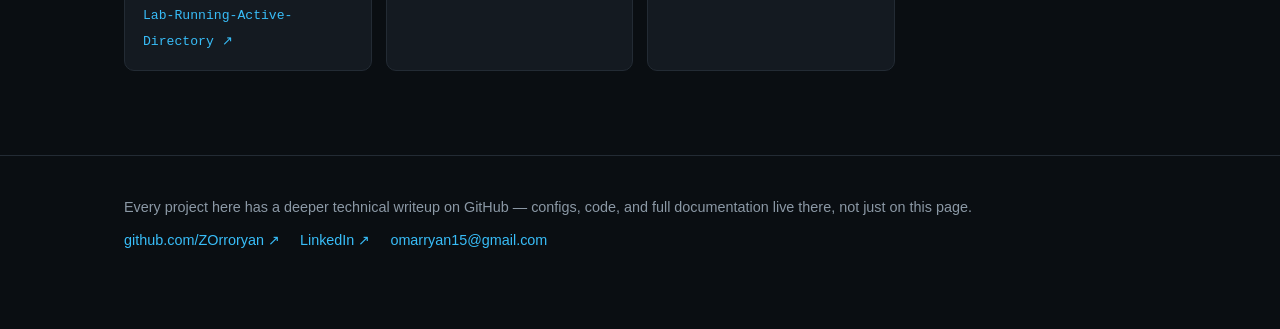
==== commit ba18591d: "Add Atelier to Application Security & Development Full-stack art marketplace built with Next.js Serv" ====
--- a/index.html
+++ b/index.html
@@ -189,6 +189,16 @@
           <a class="repo-link" href="https://github.com/ZOrroryan/typingwithramo" target="_blank" rel="noopener">github.com/ZOrroryan/typingwithramo ↗</a>
         </div>
       </div>
+      <div class="project-card">
+        <div class="card-body">
+          <h4>Atelier</h4>
+          <div class="skill">Full-stack architecture &amp; database security</div>
+          <p>A contact-only art marketplace for independent artists — no payments or checkout by design. Next.js Server Actions over Supabase Postgres, with hand-written Row-Level Security policies scoping every table to public/owner/admin access, plus Supabase Auth and image storage.</p>
+          <div class="tags"><span class="tag">Next.js</span><span class="tag">Supabase</span><span class="tag">PostgreSQL RLS</span><span class="tag">Netlify</span></div>
+          <a class="repo-link" href="https://github.com/ZOrroryan/art-marketplace" target="_blank" rel="noopener">github.com/ZOrroryan/art-marketplace ↗</a>
+          · <a class="repo-link" href="https://atelier-art-marketplace.netlify.app" target="_blank" rel="noopener">Live demo ↗</a>
+        </div>
+      </div>
     </div>
   </div>
 </section>
